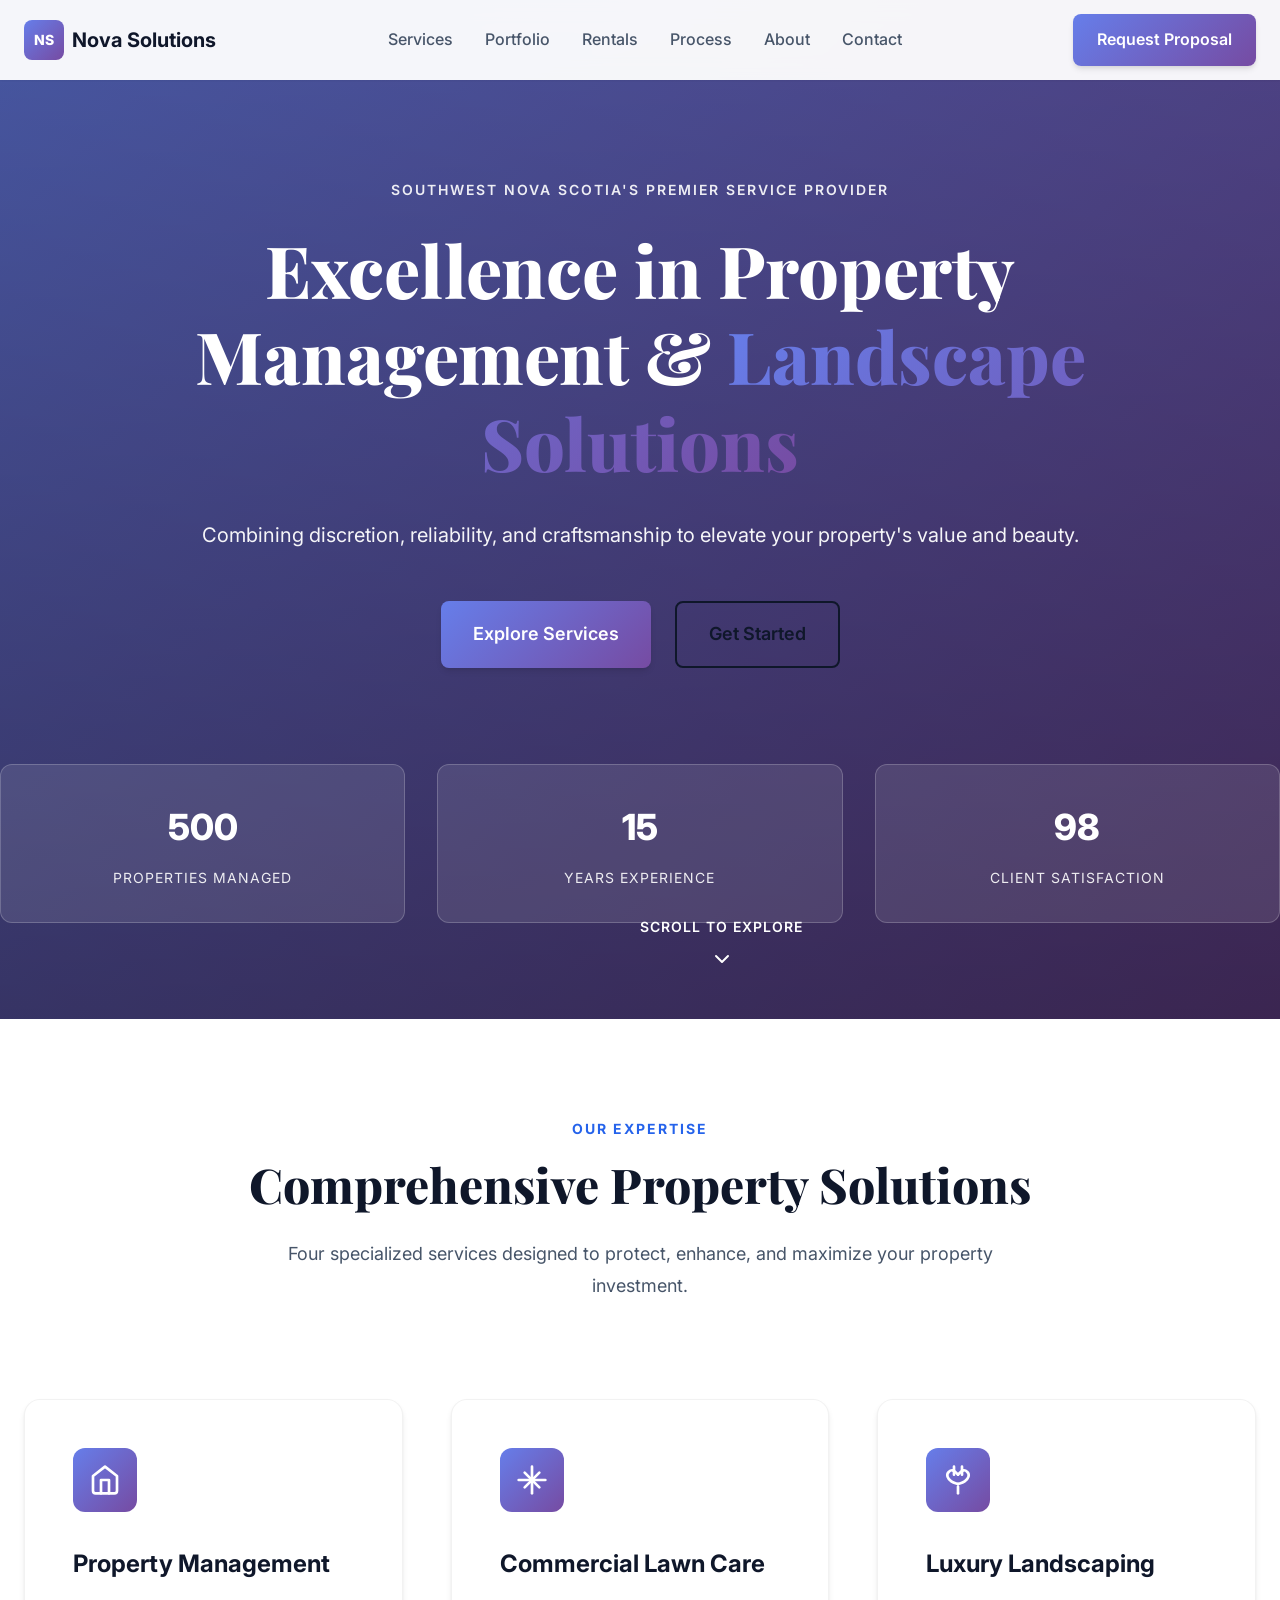
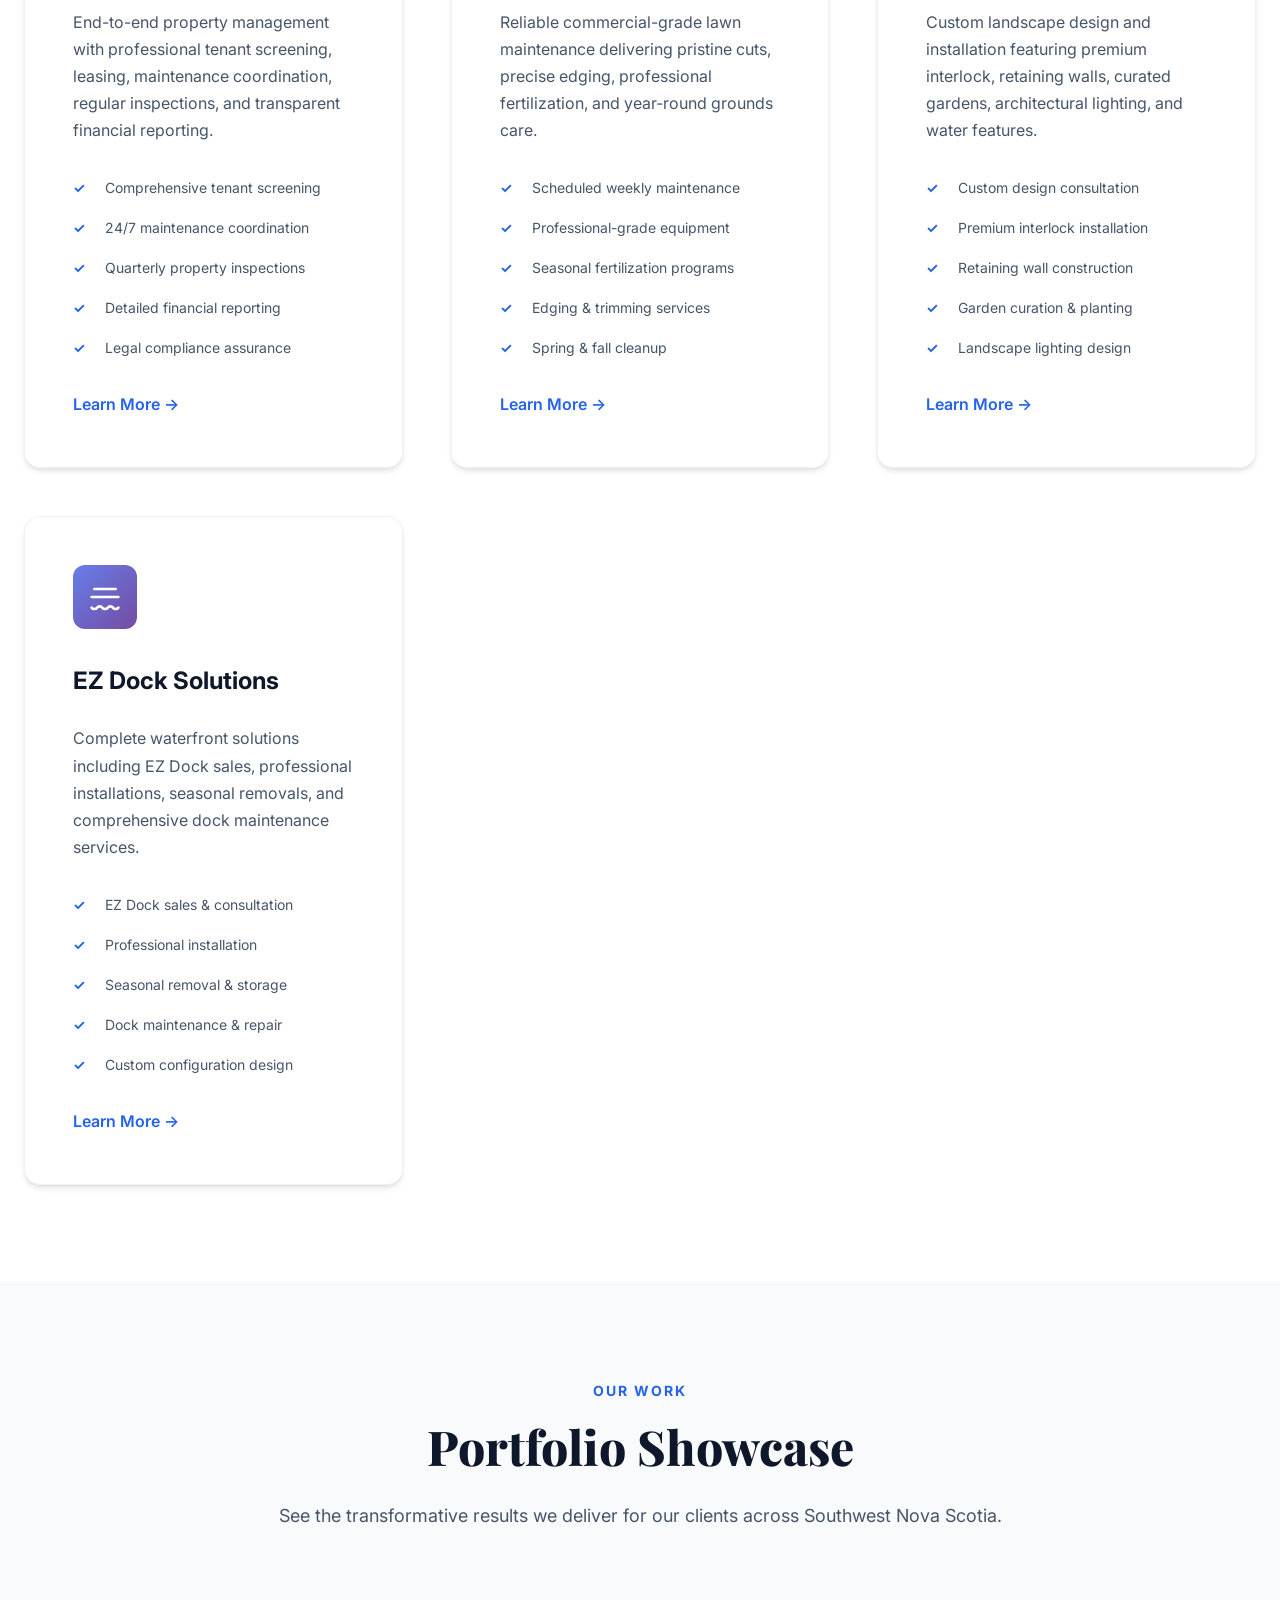
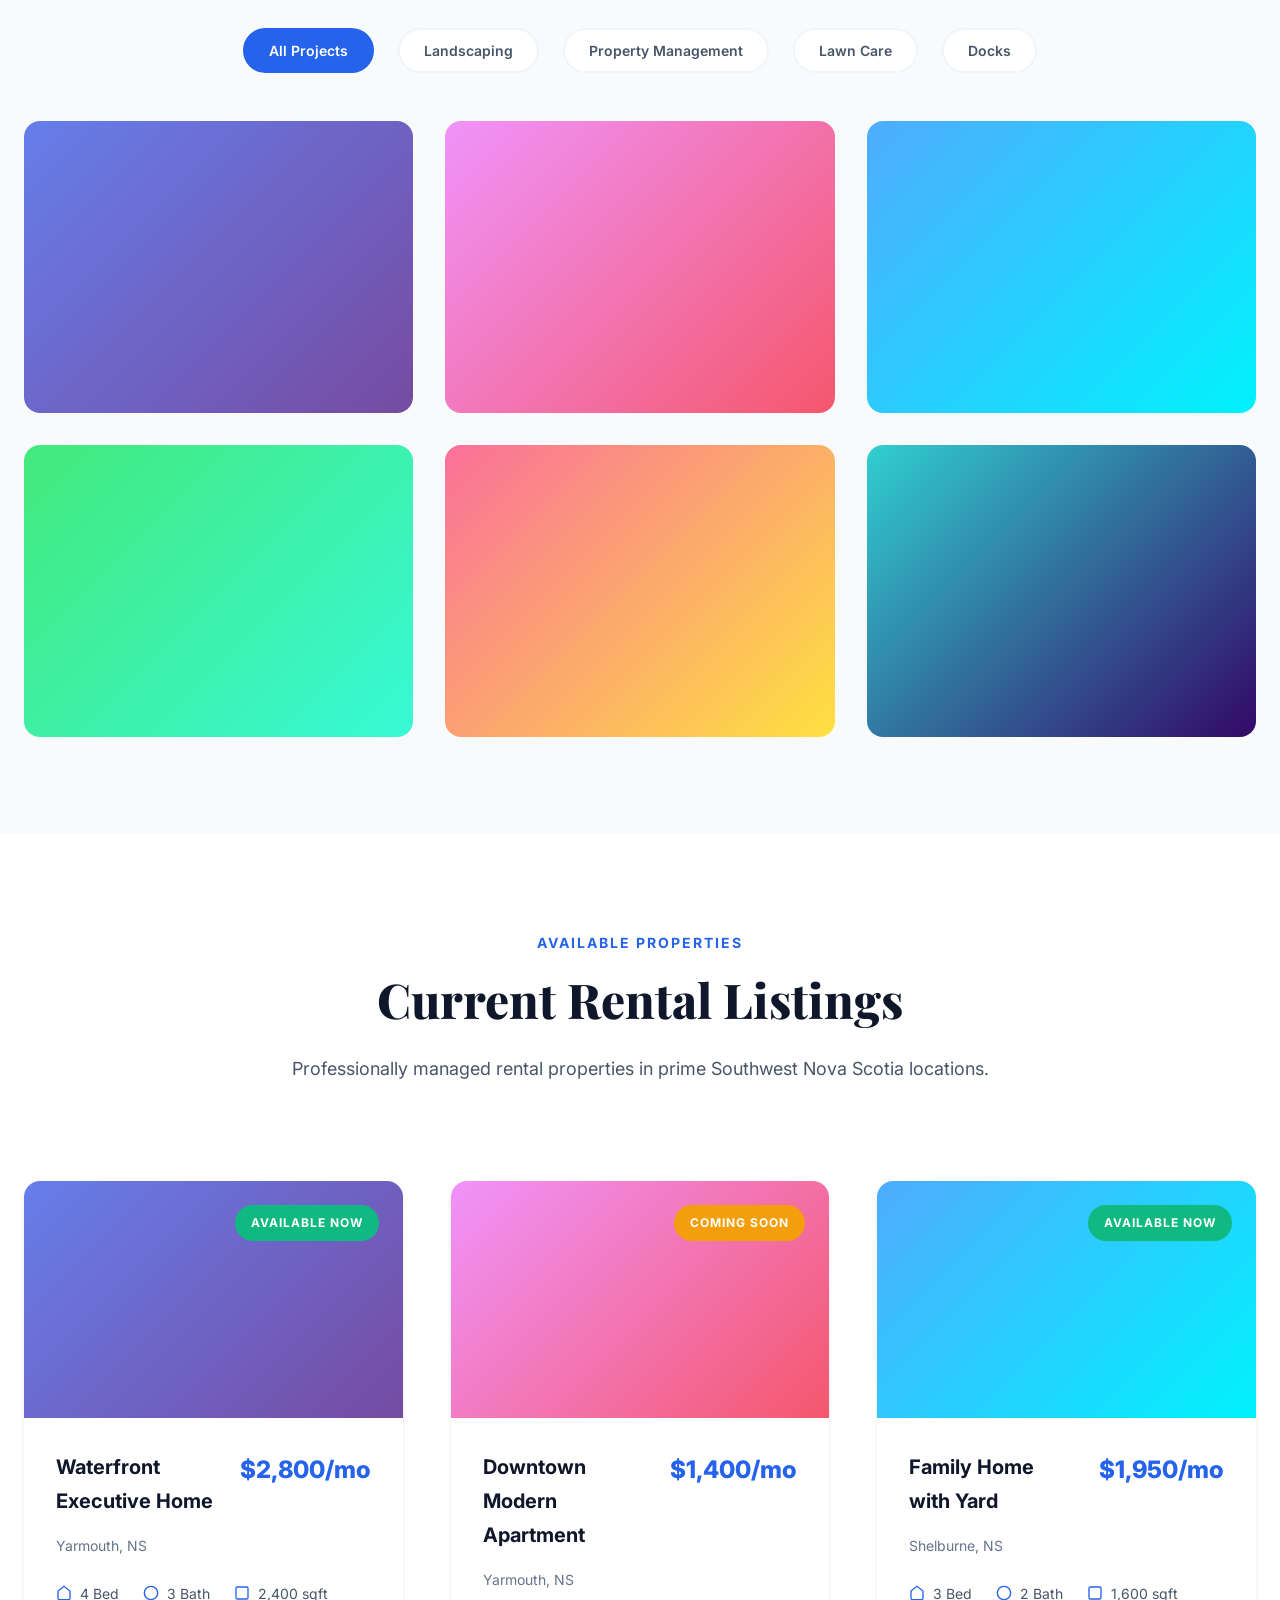
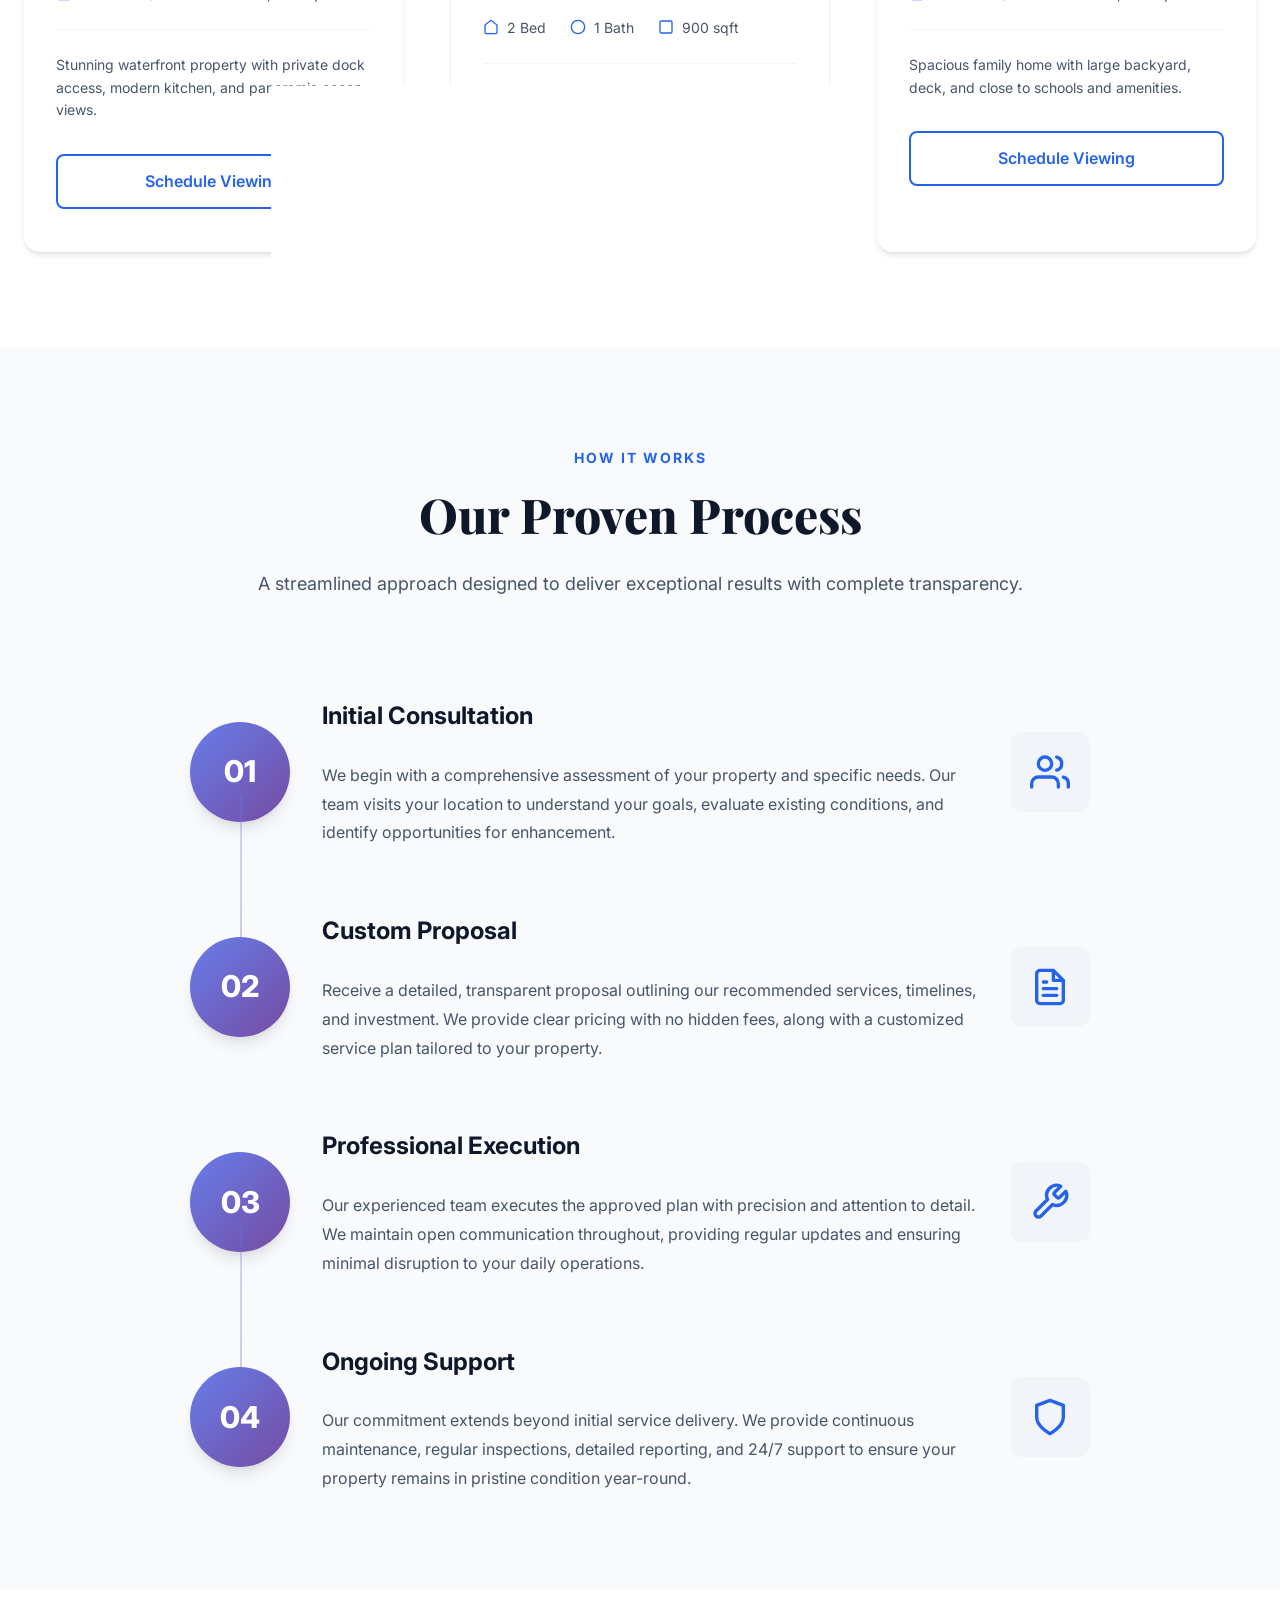
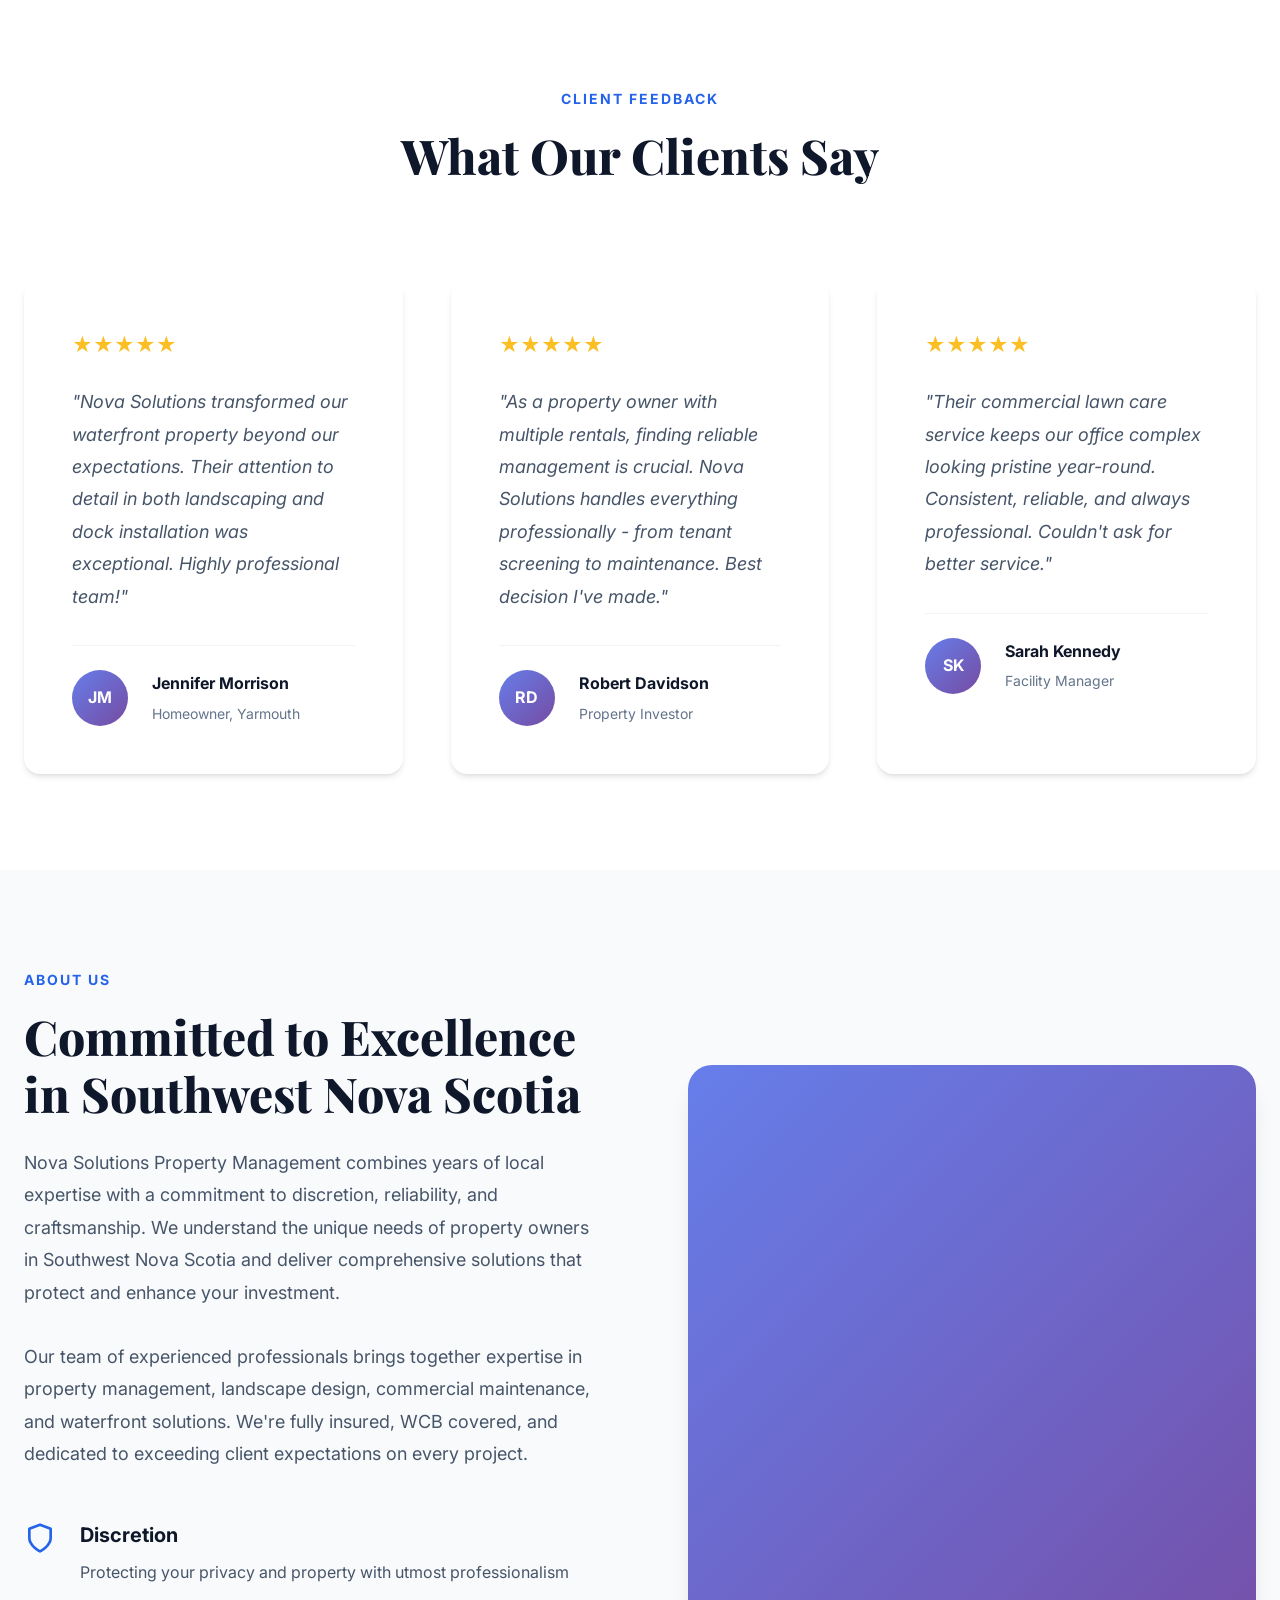
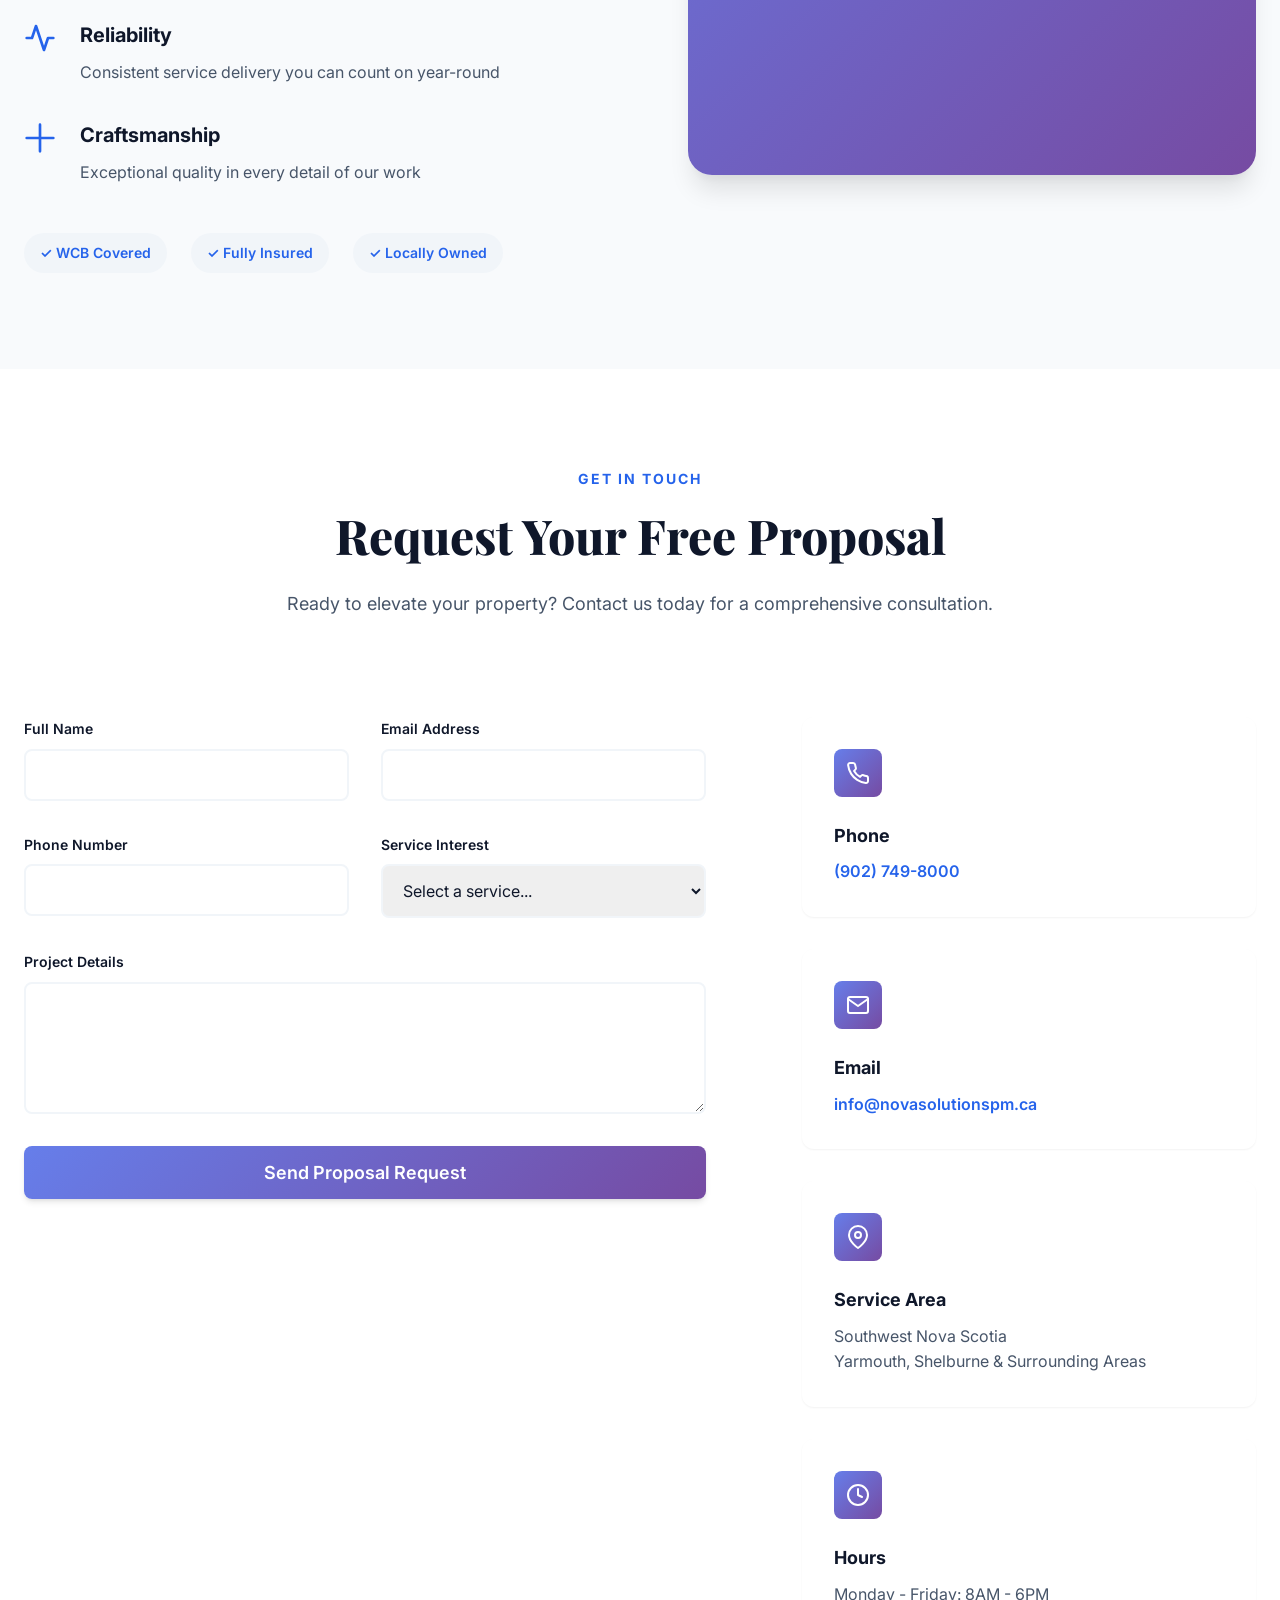
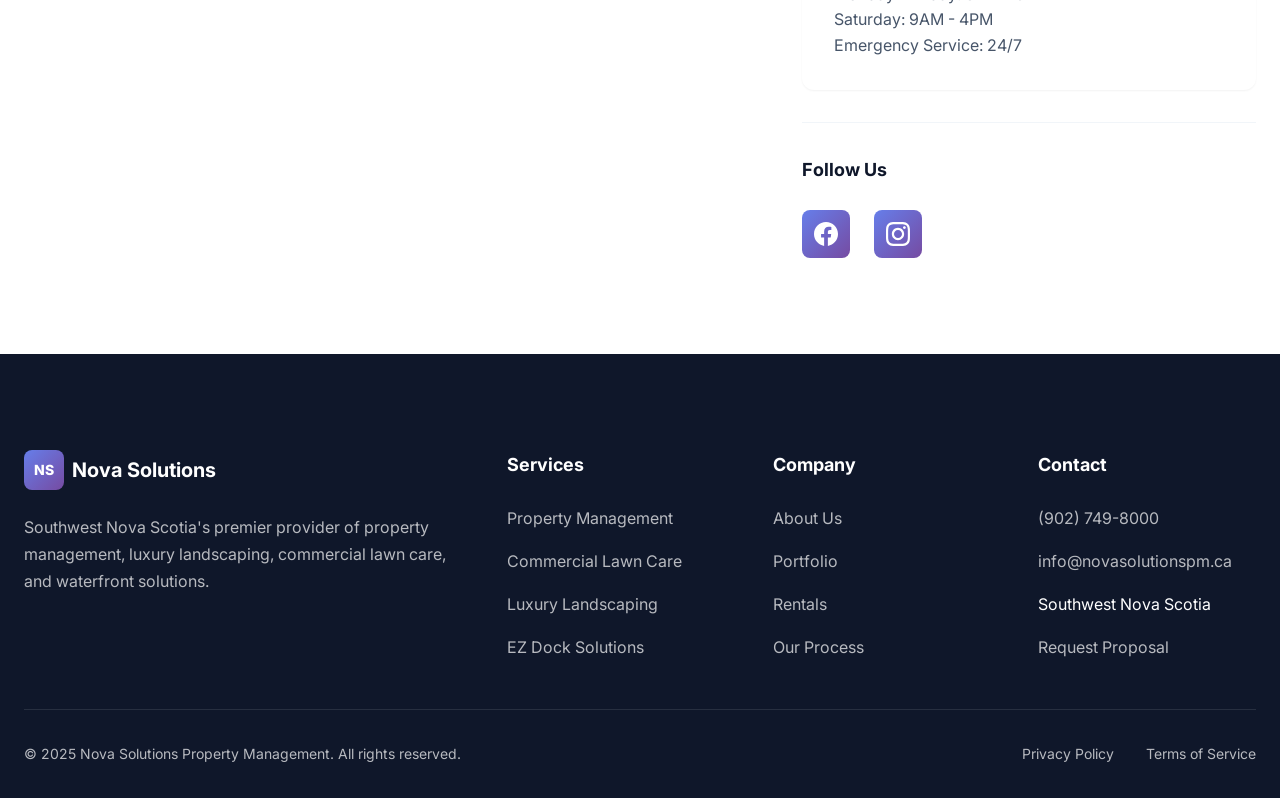
==== index.html @ c8ace900 "Complete professional website rebuild for Nova Solutions Property Management This commit delivers a " ====
<!DOCTYPE html>
<html lang="en">
<head>
    <meta charset="UTF-8">
    <meta name="viewport" content="width=device-width, initial-scale=1.0">
    <meta name="description" content="Nova Solutions Property Management - Premier property management, luxury landscaping, commercial lawn care, and EZ Dock solutions in Southwest Nova Scotia.">
    <meta name="keywords" content="property management, luxury landscaping, commercial lawn care, EZ Dock, Southwest Nova Scotia">
    <meta name="author" content="Nova Solutions Property Management">
    <title>Nova Solutions Property Management | Premier Property & Landscape Services</title>

    <!-- Fonts -->
    <link rel="preconnect" href="https://fonts.googleapis.com">
    <link rel="preconnect" href="https://fonts.gstatic.com" crossorigin>
    <link href="https://fonts.googleapis.com/css2?family=Inter:wght@300;400;500;600;700;800&family=Playfair+Display:wght@600;700;800&display=swap" rel="stylesheet">

    <!-- Styles -->
    <link rel="stylesheet" href="css/styles.css">

    <!-- Favicon -->
    <link rel="icon" type="image/svg+xml" href="favicon.svg">

    <!-- PWA Manifest -->
    <link rel="manifest" href="manifest.json">
    <meta name="theme-color" content="#667eea">
</head>
<body>
    <!-- Header -->
    <header class="header" id="header">
        <nav class="nav container">
            <a href="#" class="nav__logo">
                <span class="logo__icon">NS</span>
                <span class="logo__text">Nova Solutions</span>
            </a>

            <div class="nav__menu" id="nav-menu">
                <ul class="nav__list">
                    <li class="nav__item">
                        <a href="#services" class="nav__link">Services</a>
                    </li>
                    <li class="nav__item">
                        <a href="#portfolio" class="nav__link">Portfolio</a>
                    </li>
                    <li class="nav__item">
                        <a href="#rentals" class="nav__link">Rentals</a>
                    </li>
                    <li class="nav__item">
                        <a href="#process" class="nav__link">Process</a>
                    </li>
                    <li class="nav__item">
                        <a href="#about" class="nav__link">About</a>
                    </li>
                    <li class="nav__item">
                        <a href="#contact" class="nav__link">Contact</a>
                    </li>
                </ul>
                <div class="nav__close" id="nav-close">
                    <svg xmlns="http://www.w3.org/2000/svg" viewBox="0 0 24 24" fill="none" stroke="currentColor" stroke-width="2" stroke-linecap="round" stroke-linejoin="round">
                        <line x1="18" y1="6" x2="6" y2="18"></line>
                        <line x1="6" y1="6" x2="18" y2="18"></line>
                    </svg>
                </div>
            </div>

            <div class="nav__actions">
                <a href="#contact" class="btn btn--primary">Request Proposal</a>
                <div class="nav__toggle" id="nav-toggle">
                    <svg xmlns="http://www.w3.org/2000/svg" viewBox="0 0 24 24" fill="none" stroke="currentColor" stroke-width="2" stroke-linecap="round" stroke-linejoin="round">
                        <line x1="3" y1="12" x2="21" y2="12"></line>
                        <line x1="3" y1="6" x2="21" y2="6"></line>
                        <line x1="3" y1="18" x2="21" y2="18"></line>
                    </svg>
                </div>
            </div>
        </nav>
    </header>

    <!-- Hero Section -->
    <section class="hero" id="hero">
        <div class="hero__background">
            <div class="hero__overlay"></div>
        </div>
        <div class="hero__content container">
            <div class="hero__text">
                <span class="hero__subtitle" data-animate>Southwest Nova Scotia's Premier Service Provider</span>
                <h1 class="hero__title" data-animate>
                    Excellence in Property Management & <span class="gradient-text">Landscape Solutions</span>
                </h1>
                <p class="hero__description" data-animate>
                    Combining discretion, reliability, and craftsmanship to elevate your property's value and beauty.
                </p>
                <div class="hero__buttons" data-animate>
                    <a href="#services" class="btn btn--primary btn--large">Explore Services</a>
                    <a href="#contact" class="btn btn--secondary btn--large">Get Started</a>
                </div>
            </div>
            <div class="hero__stats" data-animate>
                <div class="stat">
                    <span class="stat__number">500+</span>
                    <span class="stat__label">Properties Managed</span>
                </div>
                <div class="stat">
                    <span class="stat__number">15+</span>
                    <span class="stat__label">Years Experience</span>
                </div>
                <div class="stat">
                    <span class="stat__number">98%</span>
                    <span class="stat__label">Client Satisfaction</span>
                </div>
            </div>
        </div>
        <div class="hero__scroll">
            <a href="#services" class="scroll-indicator">
                <span>Scroll to explore</span>
                <svg xmlns="http://www.w3.org/2000/svg" viewBox="0 0 24 24" fill="none" stroke="currentColor" stroke-width="2" stroke-linecap="round" stroke-linejoin="round">
                    <polyline points="6 9 12 15 18 9"></polyline>
                </svg>
            </a>
        </div>
    </section>

    <!-- Services Section -->
    <section class="services section" id="services">
        <div class="container">
            <div class="section__header">
                <span class="section__subtitle">Our Expertise</span>
                <h2 class="section__title">Comprehensive Property Solutions</h2>
                <p class="section__description">
                    Four specialized services designed to protect, enhance, and maximize your property investment.
                </p>
            </div>

            <div class="services__grid">
                <!-- Property Management -->
                <article class="service-card" data-animate>
                    <div class="service-card__icon">
                        <svg xmlns="http://www.w3.org/2000/svg" viewBox="0 0 24 24" fill="none" stroke="currentColor" stroke-width="2" stroke-linecap="round" stroke-linejoin="round">
                            <path d="M3 9l9-7 9 7v11a2 2 0 0 1-2 2H5a2 2 0 0 1-2-2z"></path>
                            <polyline points="9 22 9 12 15 12 15 22"></polyline>
                        </svg>
                    </div>
                    <h3 class="service-card__title">Property Management</h3>
                    <p class="service-card__description">
                        End-to-end property management with professional tenant screening, leasing, maintenance coordination, regular inspections, and transparent financial reporting.
                    </p>
                    <ul class="service-card__features">
                        <li>Comprehensive tenant screening</li>
                        <li>24/7 maintenance coordination</li>
                        <li>Quarterly property inspections</li>
                        <li>Detailed financial reporting</li>
                        <li>Legal compliance assurance</li>
                    </ul>
                    <a href="#contact" class="service-card__link">Learn More →</a>
                </article>

                <!-- Commercial Lawn Care -->
                <article class="service-card" data-animate>
                    <div class="service-card__icon">
                        <svg xmlns="http://www.w3.org/2000/svg" viewBox="0 0 24 24" fill="none" stroke="currentColor" stroke-width="2" stroke-linecap="round" stroke-linejoin="round">
                            <path d="M12 2v20"></path>
                            <path d="M2 12h20"></path>
                            <path d="m6.5 6.5 11 11"></path>
                            <path d="m17.5 6.5-11 11"></path>
                        </svg>
                    </div>
                    <h3 class="service-card__title">Commercial Lawn Care</h3>
                    <p class="service-card__description">
                        Reliable commercial-grade lawn maintenance delivering pristine cuts, precise edging, professional fertilization, and year-round grounds care.
                    </p>
                    <ul class="service-card__features">
                        <li>Scheduled weekly maintenance</li>
                        <li>Professional-grade equipment</li>
                        <li>Seasonal fertilization programs</li>
                        <li>Edging & trimming services</li>
                        <li>Spring & fall cleanup</li>
                    </ul>
                    <a href="#contact" class="service-card__link">Learn More →</a>
                </article>

                <!-- Luxury Landscaping -->
                <article class="service-card" data-animate>
                    <div class="service-card__icon">
                        <svg xmlns="http://www.w3.org/2000/svg" viewBox="0 0 24 24" fill="none" stroke="currentColor" stroke-width="2" stroke-linecap="round" stroke-linejoin="round">
                            <path d="M12 22v-5"></path>
                            <path d="M9 8V2"></path>
                            <path d="M15 8V2"></path>
                            <path d="M12 8c3.5-4 5-4 7-2s1 5-2 7c-2 1.5-4 1.5-5 2"></path>
                            <path d="M12 8C8.5 4 7 4 5 6s-1 5 2 7c2 1.5 4 1.5 5 2"></path>
                        </svg>
                    </div>
                    <h3 class="service-card__title">Luxury Landscaping</h3>
                    <p class="service-card__description">
                        Custom landscape design and installation featuring premium interlock, retaining walls, curated gardens, architectural lighting, and water features.
                    </p>
                    <ul class="service-card__features">
                        <li>Custom design consultation</li>
                        <li>Premium interlock installation</li>
                        <li>Retaining wall construction</li>
                        <li>Garden curation & planting</li>
                        <li>Landscape lighting design</li>
                    </ul>
                    <a href="#contact" class="service-card__link">Learn More →</a>
                </article>

                <!-- EZ Dock Solutions -->
                <article class="service-card" data-animate>
                    <div class="service-card__icon">
                        <svg xmlns="http://www.w3.org/2000/svg" viewBox="0 0 24 24" fill="none" stroke="currentColor" stroke-width="2" stroke-linecap="round" stroke-linejoin="round">
                            <path d="M2 20a2.4 2.4 0 0 0 2 1 2.4 2.4 0 0 0 2-1 2.4 2.4 0 0 1 2-1 2.4 2.4 0 0 1 2 1 2.4 2.4 0 0 0 2 1 2.4 2.4 0 0 0 2-1 2.4 2.4 0 0 1 2-1 2.4 2.4 0 0 1 2 1 2.4 2.4 0 0 0 2 1 2.4 2.4 0 0 0 2-1"></path>
                            <path d="M2 12h20"></path>
                            <path d="M4 6h16"></path>
                        </svg>
                    </div>
                    <h3 class="service-card__title">EZ Dock Solutions</h3>
                    <p class="service-card__description">
                        Complete waterfront solutions including EZ Dock sales, professional installations, seasonal removals, and comprehensive dock maintenance services.
                    </p>
                    <ul class="service-card__features">
                        <li>EZ Dock sales & consultation</li>
                        <li>Professional installation</li>
                        <li>Seasonal removal & storage</li>
                        <li>Dock maintenance & repair</li>
                        <li>Custom configuration design</li>
                    </ul>
                    <a href="#contact" class="service-card__link">Learn More →</a>
                </article>
            </div>
        </div>
    </section>

    <!-- Portfolio Section -->
    <section class="portfolio section" id="portfolio">
        <div class="container">
            <div class="section__header">
                <span class="section__subtitle">Our Work</span>
                <h2 class="section__title">Portfolio Showcase</h2>
                <p class="section__description">
                    See the transformative results we deliver for our clients across Southwest Nova Scotia.
                </p>
            </div>

            <div class="portfolio__filters">
                <button class="filter-btn active" data-filter="all">All Projects</button>
                <button class="filter-btn" data-filter="landscaping">Landscaping</button>
                <button class="filter-btn" data-filter="property">Property Management</button>
                <button class="filter-btn" data-filter="lawn">Lawn Care</button>
                <button class="filter-btn" data-filter="dock">Docks</button>
            </div>

            <div class="portfolio__grid">
                <!-- Portfolio Item 1 -->
                <article class="portfolio-item" data-category="landscaping" data-animate>
                    <div class="portfolio-item__image">
                        <div class="placeholder-image" style="background: linear-gradient(135deg, #667eea 0%, #764ba2 100%);"></div>
                        <div class="portfolio-item__overlay">
                            <div class="portfolio-item__info">
                                <h3>Luxury Waterfront Transformation</h3>
                                <p>Complete landscape redesign with premium interlock and lighting</p>
                                <span class="portfolio-item__tag">Landscaping</span>
                            </div>
                        </div>
                    </div>
                </article>

                <!-- Portfolio Item 2 -->
                <article class="portfolio-item" data-category="property" data-animate>
                    <div class="portfolio-item__image">
                        <div class="placeholder-image" style="background: linear-gradient(135deg, #f093fb 0%, #f5576c 100%);"></div>
                        <div class="portfolio-item__overlay">
                            <div class="portfolio-item__info">
                                <h3>Multi-Unit Property Management</h3>
                                <p>12-unit residential complex with full-service management</p>
                                <span class="portfolio-item__tag">Property Management</span>
                            </div>
                        </div>
                    </div>
                </article>

                <!-- Portfolio Item 3 -->
                <article class="portfolio-item" data-category="dock" data-animate>
                    <div class="portfolio-item__image">
                        <div class="placeholder-image" style="background: linear-gradient(135deg, #4facfe 0%, #00f2fe 100%);"></div>
                        <div class="portfolio-item__overlay">
                            <div class="portfolio-item__info">
                                <h3>Custom EZ Dock Installation</h3>
                                <p>Premium waterfront dock system with kayak launches</p>
                                <span class="portfolio-item__tag">Docks</span>
                            </div>
                        </div>
                    </div>
                </article>

                <!-- Portfolio Item 4 -->
                <article class="portfolio-item" data-category="landscaping" data-animate>
                    <div class="portfolio-item__image">
                        <div class="placeholder-image" style="background: linear-gradient(135deg, #43e97b 0%, #38f9d7 100%);"></div>
                        <div class="portfolio-item__overlay">
                            <div class="portfolio-item__info">
                                <h3>Retaining Wall & Garden Design</h3>
                                <p>Tiered garden with custom stone retaining walls</p>
                                <span class="portfolio-item__tag">Landscaping</span>
                            </div>
                        </div>
                    </div>
                </article>

                <!-- Portfolio Item 5 -->
                <article class="portfolio-item" data-category="lawn" data-animate>
                    <div class="portfolio-item__image">
                        <div class="placeholder-image" style="background: linear-gradient(135deg, #fa709a 0%, #fee140 100%);"></div>
                        <div class="portfolio-item__overlay">
                            <div class="portfolio-item__info">
                                <h3>Commercial Property Maintenance</h3>
                                <p>Year-round lawn care for office complex</p>
                                <span class="portfolio-item__tag">Lawn Care</span>
                            </div>
                        </div>
                    </div>
                </article>

                <!-- Portfolio Item 6 -->
                <article class="portfolio-item" data-category="landscaping" data-animate>
                    <div class="portfolio-item__image">
                        <div class="placeholder-image" style="background: linear-gradient(135deg, #30cfd0 0%, #330867 100%);"></div>
                        <div class="portfolio-item__overlay">
                            <div class="portfolio-item__info">
                                <h3>Landscape Lighting Installation</h3>
                                <p>Architectural lighting for enhanced evening ambiance</p>
                                <span class="portfolio-item__tag">Landscaping</span>
                            </div>
                        </div>
                    </div>
                </article>
            </div>
        </div>
    </section>

    <!-- Rentals Section -->
    <section class="rentals section" id="rentals">
        <div class="container">
            <div class="section__header">
                <span class="section__subtitle">Available Properties</span>
                <h2 class="section__title">Current Rental Listings</h2>
                <p class="section__description">
                    Professionally managed rental properties in prime Southwest Nova Scotia locations.
                </p>
            </div>

            <div class="rentals__grid">
                <!-- Rental Property 1 -->
                <article class="rental-card" data-animate>
                    <div class="rental-card__image">
                        <div class="placeholder-image" style="background: linear-gradient(135deg, #667eea 0%, #764ba2 100%);"></div>
                        <div class="rental-card__badge">Available Now</div>
                    </div>
                    <div class="rental-card__content">
                        <div class="rental-card__header">
                            <h3 class="rental-card__title">Waterfront Executive Home</h3>
                            <span class="rental-card__price">$2,800/mo</span>
                        </div>
                        <p class="rental-card__location">Yarmouth, NS</p>
                        <div class="rental-card__features">
                            <span><svg xmlns="http://www.w3.org/2000/svg" viewBox="0 0 24 24" fill="none" stroke="currentColor" stroke-width="2"><path d="M3 9l9-7 9 7v11a2 2 0 0 1-2 2H5a2 2 0 0 1-2-2z"></path></svg> 4 Bed</span>
                            <span><svg xmlns="http://www.w3.org/2000/svg" viewBox="0 0 24 24" fill="none" stroke="currentColor" stroke-width="2"><circle cx="12" cy="12" r="10"></circle></svg> 3 Bath</span>
                            <span><svg xmlns="http://www.w3.org/2000/svg" viewBox="0 0 24 24" fill="none" stroke="currentColor" stroke-width="2"><rect x="3" y="3" width="18" height="18" rx="2"></rect></svg> 2,400 sqft</span>
                        </div>
                        <p class="rental-card__description">
                            Stunning waterfront property with private dock access, modern kitchen, and panoramic ocean views.
                        </p>
                        <a href="#contact" class="btn btn--outline">Schedule Viewing</a>
                    </div>
                </article>

                <!-- Rental Property 2 -->
                <article class="rental-card" data-animate>
                    <div class="rental-card__image">
                        <div class="placeholder-image" style="background: linear-gradient(135deg, #f093fb 0%, #f5576c 100%);"></div>
                        <div class="rental-card__badge rental-card__badge--coming">Coming Soon</div>
                    </div>
                    <div class="rental-card__content">
                        <div class="rental-card__header">
                            <h3 class="rental-card__title">Downtown Modern Apartment</h3>
                            <span class="rental-card__price">$1,400/mo</span>
                        </div>
                        <p class="rental-card__location">Yarmouth, NS</p>
                        <div class="rental-card__features">
                            <span><svg xmlns="http://www.w3.org/2000/svg" viewBox="0 0 24 24" fill="none" stroke="currentColor" stroke-width="2"><path d="M3 9l9-7 9 7v11a2 2 0 0 1-2 2H5a2 2 0 0 1-2-2z"></path></svg> 2 Bed</span>
                            <span><svg xmlns="http://www.w3.org/2000/svg" viewBox="0 0 24 24" fill="none" stroke="currentColor" stroke-width="2"><circle cx="12" cy="12" r="10"></circle></svg> 1 Bath</span>
                            <span><svg xmlns="http://www.w3.org/2000/svg" viewBox="0 0 24 24" fill="none" stroke="currentColor" stroke-width="2"><rect x="3" y="3" width="18" height="18" rx="2"></rect></svg> 900 sqft</span>
                        </div>
                        <p class="rental-card__description">
                            Updated apartment in the heart of downtown with modern finishes and included parking.
                        </p>
                        <a href="#contact" class="btn btn--outline">Get Notified</a>
                    </div>
                </article>

                <!-- Rental Property 3 -->
                <article class="rental-card" data-animate>
                    <div class="rental-card__image">
                        <div class="placeholder-image" style="background: linear-gradient(135deg, #4facfe 0%, #00f2fe 100%);"></div>
                        <div class="rental-card__badge">Available Now</div>
                    </div>
                    <div class="rental-card__content">
                        <div class="rental-card__header">
                            <h3 class="rental-card__title">Family Home with Yard</h3>
                            <span class="rental-card__price">$1,950/mo</span>
                        </div>
                        <p class="rental-card__location">Shelburne, NS</p>
                        <div class="rental-card__features">
                            <span><svg xmlns="http://www.w3.org/2000/svg" viewBox="0 0 24 24" fill="none" stroke="currentColor" stroke-width="2"><path d="M3 9l9-7 9 7v11a2 2 0 0 1-2 2H5a2 2 0 0 1-2-2z"></path></svg> 3 Bed</span>
                            <span><svg xmlns="http://www.w3.org/2000/svg" viewBox="0 0 24 24" fill="none" stroke="currentColor" stroke-width="2"><circle cx="12" cy="12" r="10"></circle></svg> 2 Bath</span>
                            <span><svg xmlns="http://www.w3.org/2000/svg" viewBox="0 0 24 24" fill="none" stroke="currentColor" stroke-width="2"><rect x="3" y="3" width="18" height="18" rx="2"></rect></svg> 1,600 sqft</span>
                        </div>
                        <p class="rental-card__description">
                            Spacious family home with large backyard, deck, and close to schools and amenities.
                        </p>
                        <a href="#contact" class="btn btn--outline">Schedule Viewing</a>
                    </div>
                </article>
            </div>
        </div>
    </section>

    <!-- Process Section -->
    <section class="process section" id="process">
        <div class="container">
            <div class="section__header">
                <span class="section__subtitle">How It Works</span>
                <h2 class="section__title">Our Proven Process</h2>
                <p class="section__description">
                    A streamlined approach designed to deliver exceptional results with complete transparency.
                </p>
            </div>

            <div class="process__timeline">
                <article class="process-step" data-animate>
                    <div class="process-step__number">01</div>
                    <div class="process-step__content">
                        <h3 class="process-step__title">Initial Consultation</h3>
                        <p class="process-step__description">
                            We begin with a comprehensive assessment of your property and specific needs. Our team visits your location to understand your goals, evaluate existing conditions, and identify opportunities for enhancement.
                        </p>
                    </div>
                    <div class="process-step__icon">
                        <svg xmlns="http://www.w3.org/2000/svg" viewBox="0 0 24 24" fill="none" stroke="currentColor" stroke-width="2" stroke-linecap="round" stroke-linejoin="round">
                            <path d="M17 21v-2a4 4 0 0 0-4-4H5a4 4 0 0 0-4 4v2"></path>
                            <circle cx="9" cy="7" r="4"></circle>
                            <path d="M23 21v-2a4 4 0 0 0-3-3.87"></path>
                            <path d="M16 3.13a4 4 0 0 1 0 7.75"></path>
                        </svg>
                    </div>
                </article>

                <article class="process-step" data-animate>
                    <div class="process-step__number">02</div>
                    <div class="process-step__content">
                        <h3 class="process-step__title">Custom Proposal</h3>
                        <p class="process-step__description">
                            Receive a detailed, transparent proposal outlining our recommended services, timelines, and investment. We provide clear pricing with no hidden fees, along with a customized service plan tailored to your property.
                        </p>
                    </div>
                    <div class="process-step__icon">
                        <svg xmlns="http://www.w3.org/2000/svg" viewBox="0 0 24 24" fill="none" stroke="currentColor" stroke-width="2" stroke-linecap="round" stroke-linejoin="round">
                            <path d="M14 2H6a2 2 0 0 0-2 2v16a2 2 0 0 0 2 2h12a2 2 0 0 0 2-2V8z"></path>
                            <polyline points="14 2 14 8 20 8"></polyline>
                            <line x1="16" y1="13" x2="8" y2="13"></line>
                            <line x1="16" y1="17" x2="8" y2="17"></line>
                            <polyline points="10 9 9 9 8 9"></polyline>
                        </svg>
                    </div>
                </article>

                <article class="process-step" data-animate>
                    <div class="process-step__number">03</div>
                    <div class="process-step__content">
                        <h3 class="process-step__title">Professional Execution</h3>
                        <p class="process-step__description">
                            Our experienced team executes the approved plan with precision and attention to detail. We maintain open communication throughout, providing regular updates and ensuring minimal disruption to your daily operations.
                        </p>
                    </div>
                    <div class="process-step__icon">
                        <svg xmlns="http://www.w3.org/2000/svg" viewBox="0 0 24 24" fill="none" stroke="currentColor" stroke-width="2" stroke-linecap="round" stroke-linejoin="round">
                            <path d="M14.7 6.3a1 1 0 0 0 0 1.4l1.6 1.6a1 1 0 0 0 1.4 0l3.77-3.77a6 6 0 0 1-7.94 7.94l-6.91 6.91a2.12 2.12 0 0 1-3-3l6.91-6.91a6 6 0 0 1 7.94-7.94l-3.76 3.76z"></path>
                        </svg>
                    </div>
                </article>

                <article class="process-step" data-animate>
                    <div class="process-step__number">04</div>
                    <div class="process-step__content">
                        <h3 class="process-step__title">Ongoing Support</h3>
                        <p class="process-step__description">
                            Our commitment extends beyond initial service delivery. We provide continuous maintenance, regular inspections, detailed reporting, and 24/7 support to ensure your property remains in pristine condition year-round.
                        </p>
                    </div>
                    <div class="process-step__icon">
                        <svg xmlns="http://www.w3.org/2000/svg" viewBox="0 0 24 24" fill="none" stroke="currentColor" stroke-width="2" stroke-linecap="round" stroke-linejoin="round">
                            <path d="M12 22s8-4 8-10V5l-8-3-8 3v7c0 6 8 10 8 10z"></path>
                        </svg>
                    </div>
                </article>
            </div>
        </div>
    </section>

    <!-- Testimonials Section -->
    <section class="testimonials section">
        <div class="container">
            <div class="section__header">
                <span class="section__subtitle">Client Feedback</span>
                <h2 class="section__title">What Our Clients Say</h2>
            </div>

            <div class="testimonials__grid">
                <article class="testimonial-card" data-animate>
                    <div class="testimonial-card__stars">★★★★★</div>
                    <p class="testimonial-card__text">
                        "Nova Solutions transformed our waterfront property beyond our expectations. Their attention to detail in both landscaping and dock installation was exceptional. Highly professional team!"
                    </p>
                    <div class="testimonial-card__author">
                        <div class="testimonial-card__avatar">JM</div>
                        <div>
                            <h4 class="testimonial-card__name">Jennifer Morrison</h4>
                            <p class="testimonial-card__title">Homeowner, Yarmouth</p>
                        </div>
                    </div>
                </article>

                <article class="testimonial-card" data-animate>
                    <div class="testimonial-card__stars">★★★★★</div>
                    <p class="testimonial-card__text">
                        "As a property owner with multiple rentals, finding reliable management is crucial. Nova Solutions handles everything professionally - from tenant screening to maintenance. Best decision I've made."
                    </p>
                    <div class="testimonial-card__author">
                        <div class="testimonial-card__avatar">RD</div>
                        <div>
                            <h4 class="testimonial-card__name">Robert Davidson</h4>
                            <p class="testimonial-card__title">Property Investor</p>
                        </div>
                    </div>
                </article>

                <article class="testimonial-card" data-animate>
                    <div class="testimonial-card__stars">★★★★★</div>
                    <p class="testimonial-card__text">
                        "Their commercial lawn care service keeps our office complex looking pristine year-round. Consistent, reliable, and always professional. Couldn't ask for better service."
                    </p>
                    <div class="testimonial-card__author">
                        <div class="testimonial-card__avatar">SK</div>
                        <div>
                            <h4 class="testimonial-card__name">Sarah Kennedy</h4>
                            <p class="testimonial-card__title">Facility Manager</p>
                        </div>
                    </div>
                </article>
            </div>
        </div>
    </section>

    <!-- About Section -->
    <section class="about section" id="about">
        <div class="container">
            <div class="about__content">
                <div class="about__text" data-animate>
                    <span class="section__subtitle">About Us</span>
                    <h2 class="section__title">Committed to Excellence in Southwest Nova Scotia</h2>
                    <p class="about__description">
                        Nova Solutions Property Management combines years of local expertise with a commitment to discretion, reliability, and craftsmanship. We understand the unique needs of property owners in Southwest Nova Scotia and deliver comprehensive solutions that protect and enhance your investment.
                    </p>
                    <p class="about__description">
                        Our team of experienced professionals brings together expertise in property management, landscape design, commercial maintenance, and waterfront solutions. We're fully insured, WCB covered, and dedicated to exceeding client expectations on every project.
                    </p>
                    <div class="about__values">
                        <div class="value-item">
                            <svg xmlns="http://www.w3.org/2000/svg" viewBox="0 0 24 24" fill="none" stroke="currentColor" stroke-width="2" stroke-linecap="round" stroke-linejoin="round">
                                <path d="M12 22s8-4 8-10V5l-8-3-8 3v7c0 6 8 10 8 10z"></path>
                            </svg>
                            <div>
                                <h3>Discretion</h3>
                                <p>Protecting your privacy and property with utmost professionalism</p>
                            </div>
                        </div>
                        <div class="value-item">
                            <svg xmlns="http://www.w3.org/2000/svg" viewBox="0 0 24 24" fill="none" stroke="currentColor" stroke-width="2" stroke-linecap="round" stroke-linejoin="round">
                                <polyline points="22 12 18 12 15 21 9 3 6 12 2 12"></polyline>
                            </svg>
                            <div>
                                <h3>Reliability</h3>
                                <p>Consistent service delivery you can count on year-round</p>
                            </div>
                        </div>
                        <div class="value-item">
                            <svg xmlns="http://www.w3.org/2000/svg" viewBox="0 0 24 24" fill="none" stroke="currentColor" stroke-width="2" stroke-linecap="round" stroke-linejoin="round">
                                <path d="M12 2v20M2 12h20"></path>
                            </svg>
                            <div>
                                <h3>Craftsmanship</h3>
                                <p>Exceptional quality in every detail of our work</p>
                            </div>
                        </div>
                    </div>
                    <div class="about__certifications">
                        <span class="certification-badge">✓ WCB Covered</span>
                        <span class="certification-badge">✓ Fully Insured</span>
                        <span class="certification-badge">✓ Locally Owned</span>
                    </div>
                </div>
                <div class="about__image" data-animate>
                    <div class="placeholder-image" style="background: linear-gradient(135deg, #667eea 0%, #764ba2 100%);"></div>
                </div>
            </div>
        </div>
    </section>

    <!-- Contact Section -->
    <section class="contact section" id="contact">
        <div class="container">
            <div class="section__header">
                <span class="section__subtitle">Get In Touch</span>
                <h2 class="section__title">Request Your Free Proposal</h2>
                <p class="section__description">
                    Ready to elevate your property? Contact us today for a comprehensive consultation.
                </p>
            </div>

            <div class="contact__content">
                <div class="contact__form-wrapper" data-animate>
                    <form class="contact__form" id="contact-form">
                        <div class="form__group">
                            <label for="name" class="form__label">Full Name</label>
                            <input type="text" id="name" name="name" class="form__input" required>
                        </div>

                        <div class="form__group">
                            <label for="email" class="form__label">Email Address</label>
                            <input type="email" id="email" name="email" class="form__input" required>
                        </div>

                        <div class="form__group">
                            <label for="phone" class="form__label">Phone Number</label>
                            <input type="tel" id="phone" name="phone" class="form__input">
                        </div>

                        <div class="form__group">
                            <label for="service" class="form__label">Service Interest</label>
                            <select id="service" name="service" class="form__input" required>
                                <option value="">Select a service...</option>
                                <option value="property-management">Property Management</option>
                                <option value="lawn-care">Commercial Lawn Care</option>
                                <option value="landscaping">Luxury Landscaping</option>
                                <option value="ez-dock">EZ Dock Solutions</option>
                                <option value="multiple">Multiple Services</option>
                            </select>
                        </div>

                        <div class="form__group form__group--full">
                            <label for="message" class="form__label">Project Details</label>
                            <textarea id="message" name="message" class="form__input form__textarea" rows="5" required></textarea>
                        </div>

                        <button type="submit" class="btn btn--primary btn--large">Send Proposal Request</button>
                    </form>
                </div>

                <div class="contact__info" data-animate>
                    <div class="contact-info-card">
                        <div class="contact-info-card__icon">
                            <svg xmlns="http://www.w3.org/2000/svg" viewBox="0 0 24 24" fill="none" stroke="currentColor" stroke-width="2" stroke-linecap="round" stroke-linejoin="round">
                                <path d="M22 16.92v3a2 2 0 0 1-2.18 2 19.79 19.79 0 0 1-8.63-3.07 19.5 19.5 0 0 1-6-6 19.79 19.79 0 0 1-3.07-8.67A2 2 0 0 1 4.11 2h3a2 2 0 0 1 2 1.72 12.84 12.84 0 0 0 .7 2.81 2 2 0 0 1-.45 2.11L8.09 9.91a16 16 0 0 0 6 6l1.27-1.27a2 2 0 0 1 2.11-.45 12.84 12.84 0 0 0 2.81.7A2 2 0 0 1 22 16.92z"></path>
                            </svg>
                        </div>
                        <h3>Phone</h3>
                        <p><a href="tel:+19027498000">(902) 749-8000</a></p>
                    </div>

                    <div class="contact-info-card">
                        <div class="contact-info-card__icon">
                            <svg xmlns="http://www.w3.org/2000/svg" viewBox="0 0 24 24" fill="none" stroke="currentColor" stroke-width="2" stroke-linecap="round" stroke-linejoin="round">
                                <path d="M4 4h16c1.1 0 2 .9 2 2v12c0 1.1-.9 2-2 2H4c-1.1 0-2-.9-2-2V6c0-1.1.9-2 2-2z"></path>
                                <polyline points="22,6 12,13 2,6"></polyline>
                            </svg>
                        </div>
                        <h3>Email</h3>
                        <p><a href="mailto:info@novasolutionspm.ca">info@novasolutionspm.ca</a></p>
                    </div>

                    <div class="contact-info-card">
                        <div class="contact-info-card__icon">
                            <svg xmlns="http://www.w3.org/2000/svg" viewBox="0 0 24 24" fill="none" stroke="currentColor" stroke-width="2" stroke-linecap="round" stroke-linejoin="round">
                                <path d="M21 10c0 7-9 13-9 13s-9-6-9-13a9 9 0 0 1 18 0z"></path>
                                <circle cx="12" cy="10" r="3"></circle>
                            </svg>
                        </div>
                        <h3>Service Area</h3>
                        <p>Southwest Nova Scotia<br>Yarmouth, Shelburne & Surrounding Areas</p>
                    </div>

                    <div class="contact-info-card">
                        <div class="contact-info-card__icon">
                            <svg xmlns="http://www.w3.org/2000/svg" viewBox="0 0 24 24" fill="none" stroke="currentColor" stroke-width="2" stroke-linecap="round" stroke-linejoin="round">
                                <circle cx="12" cy="12" r="10"></circle>
                                <polyline points="12 6 12 12 16 14"></polyline>
                            </svg>
                        </div>
                        <h3>Hours</h3>
                        <p>Monday - Friday: 8AM - 6PM<br>Saturday: 9AM - 4PM<br>Emergency Service: 24/7</p>
                    </div>

                    <div class="contact__social">
                        <h3>Follow Us</h3>
                        <div class="social-links">
                            <a href="#" class="social-link" aria-label="Facebook">
                                <svg xmlns="http://www.w3.org/2000/svg" viewBox="0 0 24 24" fill="currentColor">
                                    <path d="M24 12.073c0-6.627-5.373-12-12-12s-12 5.373-12 12c0 5.99 4.388 10.954 10.125 11.854v-8.385H7.078v-3.47h3.047V9.43c0-3.007 1.792-4.669 4.533-4.669 1.312 0 2.686.235 2.686.235v2.953H15.83c-1.491 0-1.956.925-1.956 1.874v2.25h3.328l-.532 3.47h-2.796v8.385C19.612 23.027 24 18.062 24 12.073z"/>
                                </svg>
                            </a>
                            <a href="#" class="social-link" aria-label="Instagram">
                                <svg xmlns="http://www.w3.org/2000/svg" viewBox="0 0 24 24" fill="currentColor">
                                    <path d="M12 2.163c3.204 0 3.584.012 4.85.07 3.252.148 4.771 1.691 4.919 4.919.058 1.265.069 1.645.069 4.849 0 3.205-.012 3.584-.069 4.849-.149 3.225-1.664 4.771-4.919 4.919-1.266.058-1.644.07-4.85.07-3.204 0-3.584-.012-4.849-.07-3.26-.149-4.771-1.699-4.919-4.92-.058-1.265-.07-1.644-.07-4.849 0-3.204.013-3.583.07-4.849.149-3.227 1.664-4.771 4.919-4.919 1.266-.057 1.645-.069 4.849-.069zm0-2.163c-3.259 0-3.667.014-4.947.072-4.358.2-6.78 2.618-6.98 6.98-.059 1.281-.073 1.689-.073 4.948 0 3.259.014 3.668.072 4.948.2 4.358 2.618 6.78 6.98 6.98 1.281.058 1.689.072 4.948.072 3.259 0 3.668-.014 4.948-.072 4.354-.2 6.782-2.618 6.979-6.98.059-1.28.073-1.689.073-4.948 0-3.259-.014-3.667-.072-4.947-.196-4.354-2.617-6.78-6.979-6.98-1.281-.059-1.69-.073-4.949-.073zm0 5.838c-3.403 0-6.162 2.759-6.162 6.162s2.759 6.163 6.162 6.163 6.162-2.759 6.162-6.163c0-3.403-2.759-6.162-6.162-6.162zm0 10.162c-2.209 0-4-1.79-4-4 0-2.209 1.791-4 4-4s4 1.791 4 4c0 2.21-1.791 4-4 4zm6.406-11.845c-.796 0-1.441.645-1.441 1.44s.645 1.44 1.441 1.44c.795 0 1.439-.645 1.439-1.44s-.644-1.44-1.439-1.44z"/>
                                </svg>
                            </a>
                        </div>
                    </div>
                </div>
            </div>
        </div>
    </section>

    <!-- Footer -->
    <footer class="footer">
        <div class="container">
            <div class="footer__content">
                <div class="footer__column">
                    <a href="#" class="footer__logo">
                        <span class="logo__icon">NS</span>
                        <span class="logo__text">Nova Solutions</span>
                    </a>
                    <p class="footer__description">
                        Southwest Nova Scotia's premier provider of property management, luxury landscaping, commercial lawn care, and waterfront solutions.
                    </p>
                </div>

                <div class="footer__column">
                    <h3 class="footer__title">Services</h3>
                    <ul class="footer__links">
                        <li><a href="#services">Property Management</a></li>
                        <li><a href="#services">Commercial Lawn Care</a></li>
                        <li><a href="#services">Luxury Landscaping</a></li>
                        <li><a href="#services">EZ Dock Solutions</a></li>
                    </ul>
                </div>

                <div class="footer__column">
                    <h3 class="footer__title">Company</h3>
                    <ul class="footer__links">
                        <li><a href="#about">About Us</a></li>
                        <li><a href="#portfolio">Portfolio</a></li>
                        <li><a href="#rentals">Rentals</a></li>
                        <li><a href="#process">Our Process</a></li>
                    </ul>
                </div>

                <div class="footer__column">
                    <h3 class="footer__title">Contact</h3>
                    <ul class="footer__links">
                        <li><a href="tel:+19027498000">(902) 749-8000</a></li>
                        <li><a href="mailto:info@novasolutionspm.ca">info@novasolutionspm.ca</a></li>
                        <li>Southwest Nova Scotia</li>
                        <li><a href="#contact">Request Proposal</a></li>
                    </ul>
                </div>
            </div>

            <div class="footer__bottom">
                <p>&copy; 2025 Nova Solutions Property Management. All rights reserved.</p>
                <div class="footer__legal">
                    <a href="#">Privacy Policy</a>
                    <a href="#">Terms of Service</a>
                </div>
            </div>
        </div>
    </footer>

    <script src="js/main.js"></script>
</body>
</html>
---- css/styles.css ----
/* ============================================
   Nova Solutions Property Management
   Modern, Professional Website Styles
   ============================================ */

/* ============================================
   CSS Variables & Root Styles
   ============================================ */
:root {
    /* Colors */
    --primary-color: #2563eb;
    --primary-dark: #1e40af;
    --primary-light: #3b82f6;
    --secondary-color: #7c3aed;
    --secondary-dark: #6d28d9;

    --text-primary: #0f172a;
    --text-secondary: #475569;
    --text-light: #64748b;

    --bg-primary: #ffffff;
    --bg-secondary: #f8fafc;
    --bg-tertiary: #f1f5f9;

    --gradient-primary: linear-gradient(135deg, #667eea 0%, #764ba2 100%);
    --gradient-secondary: linear-gradient(135deg, #2563eb 0%, #7c3aed 100%);

    /* Spacing */
    --spacing-xs: 0.5rem;
    --spacing-sm: 1rem;
    --spacing-md: 1.5rem;
    --spacing-lg: 2rem;
    --spacing-xl: 3rem;
    --spacing-2xl: 4rem;
    --spacing-3xl: 6rem;

    /* Typography */
    --font-primary: 'Inter', -apple-system, BlinkMacSystemFont, 'Segoe UI', sans-serif;
    --font-display: 'Playfair Display', Georgia, serif;

    --font-size-xs: 0.75rem;
    --font-size-sm: 0.875rem;
    --font-size-base: 1rem;
    --font-size-lg: 1.125rem;
    --font-size-xl: 1.25rem;
    --font-size-2xl: 1.5rem;
    --font-size-3xl: 1.875rem;
    --font-size-4xl: 2.25rem;
    --font-size-5xl: 3rem;
    --font-size-6xl: 3.75rem;

    /* Shadows */
    --shadow-sm: 0 1px 2px 0 rgba(0, 0, 0, 0.05);
    --shadow-md: 0 4px 6px -1px rgba(0, 0, 0, 0.1), 0 2px 4px -1px rgba(0, 0, 0, 0.06);
    --shadow-lg: 0 10px 15px -3px rgba(0, 0, 0, 0.1), 0 4px 6px -2px rgba(0, 0, 0, 0.05);
    --shadow-xl: 0 20px 25px -5px rgba(0, 0, 0, 0.1), 0 10px 10px -5px rgba(0, 0, 0, 0.04);
    --shadow-2xl: 0 25px 50px -12px rgba(0, 0, 0, 0.25);

    /* Border Radius */
    --radius-sm: 0.375rem;
    --radius-md: 0.5rem;
    --radius-lg: 0.75rem;
    --radius-xl: 1rem;
    --radius-2xl: 1.5rem;
    --radius-full: 9999px;

    /* Transitions */
    --transition-fast: 150ms ease;
    --transition-base: 250ms ease;
    --transition-slow: 350ms ease;

    /* Layout */
    --container-width: 1280px;
    --header-height: 80px;
}

/* ============================================
   Reset & Base Styles
   ============================================ */
* {
    margin: 0;
    padding: 0;
    box-sizing: border-box;
}

html {
    scroll-behavior: smooth;
    font-size: 16px;
}

body {
    font-family: var(--font-primary);
    font-size: var(--font-size-base);
    line-height: 1.7;
    color: var(--text-primary);
    background-color: var(--bg-primary);
    -webkit-font-smoothing: antialiased;
    -moz-osx-font-smoothing: grayscale;
}

img {
    max-width: 100%;
    height: auto;
    display: block;
}

a {
    color: inherit;
    text-decoration: none;
    transition: var(--transition-base);
}

button {
    font-family: inherit;
    border: none;
    cursor: pointer;
    transition: var(--transition-base);
}

ul {
    list-style: none;
}

/* ============================================
   Utility Classes
   ============================================ */
.container {
    width: 100%;
    max-width: var(--container-width);
    margin: 0 auto;
    padding: 0 var(--spacing-md);
}

.section {
    padding: var(--spacing-3xl) 0;
}

.section:nth-child(even) {
    background-color: var(--bg-secondary);
}

.gradient-text {
    background: var(--gradient-primary);
    -webkit-background-clip: text;
    -webkit-text-fill-color: transparent;
    background-clip: text;
}

/* ============================================
   Header & Navigation
   ============================================ */
.header {
    position: fixed;
    top: 0;
    left: 0;
    width: 100%;
    z-index: 1000;
    background: rgba(255, 255, 255, 0.95);
    backdrop-filter: blur(10px);
    box-shadow: var(--shadow-sm);
    transition: var(--transition-base);
}

.header.scrolled {
    box-shadow: var(--shadow-md);
}

.nav {
    display: flex;
    align-items: center;
    justify-content: space-between;
    height: var(--header-height);
}

.nav__logo {
    display: flex;
    align-items: center;
    gap: var(--spacing-xs);
    font-weight: 700;
    font-size: var(--font-size-xl);
    color: var(--text-primary);
    transition: var(--transition-base);
}

.nav__logo:hover {
    color: var(--primary-color);
}

.logo__icon {
    display: flex;
    align-items: center;
    justify-content: center;
    width: 40px;
    height: 40px;
    background: var(--gradient-primary);
    color: white;
    border-radius: var(--radius-md);
    font-weight: 800;
    font-size: var(--font-size-sm);
}

.nav__list {
    display: flex;
    align-items: center;
    gap: var(--spacing-lg);
}

.nav__link {
    font-weight: 500;
    color: var(--text-secondary);
    position: relative;
    padding: var(--spacing-xs) 0;
}

.nav__link::after {
    content: '';
    position: absolute;
    bottom: 0;
    left: 0;
    width: 0;
    height: 2px;
    background: var(--gradient-primary);
    transition: var(--transition-base);
}

.nav__link:hover {
    color: var(--primary-color);
}

.nav__link:hover::after {
    width: 100%;
}

.nav__actions {
    display: flex;
    align-items: center;
    gap: var(--spacing-md);
}

.nav__toggle,
.nav__close {
    display: none;
    width: 28px;
    height: 28px;
    cursor: pointer;
    color: var(--text-primary);
}

/* ============================================
   Buttons
   ============================================ */
.btn {
    display: inline-flex;
    align-items: center;
    justify-content: center;
    padding: 0.75rem 1.5rem;
    font-weight: 600;
    font-size: var(--font-size-base);
    border-radius: var(--radius-md);
    transition: all var(--transition-base);
    white-space: nowrap;
}

.btn--primary {
    background: var(--gradient-primary);
    color: white;
    box-shadow: var(--shadow-md);
}

.btn--primary:hover {
    transform: translateY(-2px);
    box-shadow: var(--shadow-lg);
}

.btn--secondary {
    background: transparent;
    color: var(--text-primary);
    border: 2px solid var(--text-primary);
}

.btn--secondary:hover {
    background: var(--text-primary);
    color: white;
}

.btn--outline {
    background: transparent;
    color: var(--primary-color);
    border: 2px solid var(--primary-color);
}

.btn--outline:hover {
    background: var(--primary-color);
    color: white;
}

.btn--large {
    padding: 1rem 2rem;
    font-size: var(--font-size-lg);
}

/* ============================================
   Hero Section
   ============================================ */
.hero {
    position: relative;
    min-height: 100vh;
    display: flex;
    align-items: center;
    justify-content: center;
    padding-top: var(--header-height);
    overflow: hidden;
}

.hero__background {
    position: absolute;
    top: 0;
    left: 0;
    width: 100%;
    height: 100%;
    background: linear-gradient(135deg, #667eea 0%, #764ba2 100%);
    z-index: -1;
}

.hero__overlay {
    position: absolute;
    top: 0;
    left: 0;
    width: 100%;
    height: 100%;
    background: linear-gradient(to bottom, rgba(0,0,0,0.3), rgba(0,0,0,0.5));
}

.hero__content {
    position: relative;
    z-index: 1;
    padding: var(--spacing-3xl) 0;
}

.hero__text {
    text-align: center;
    color: white;
    max-width: 900px;
    margin: 0 auto;
}

.hero__subtitle {
    display: inline-block;
    font-size: var(--font-size-sm);
    font-weight: 600;
    text-transform: uppercase;
    letter-spacing: 2px;
    color: rgba(255, 255, 255, 0.9);
    margin-bottom: var(--spacing-md);
    animation: fadeInUp 0.8s ease 0.2s both;
}

.hero__title {
    font-family: var(--font-display);
    font-size: clamp(2.5rem, 6vw, 4.5rem);
    font-weight: 800;
    line-height: 1.2;
    margin-bottom: var(--spacing-lg);
    animation: fadeInUp 0.8s ease 0.4s both;
}

.hero__description {
    font-size: var(--font-size-xl);
    line-height: 1.8;
    color: rgba(255, 255, 255, 0.95);
    margin-bottom: var(--spacing-xl);
    animation: fadeInUp 0.8s ease 0.6s both;
}

.hero__buttons {
    display: flex;
    gap: var(--spacing-md);
    justify-content: center;
    flex-wrap: wrap;
    animation: fadeInUp 0.8s ease 0.8s both;
}

.hero__stats {
    display: grid;
    grid-template-columns: repeat(auto-fit, minmax(180px, 1fr));
    gap: var(--spacing-lg);
    margin-top: var(--spacing-3xl);
    animation: fadeInUp 0.8s ease 1s both;
}

.stat {
    text-align: center;
    padding: var(--spacing-lg);
    background: rgba(255, 255, 255, 0.1);
    backdrop-filter: blur(10px);
    border-radius: var(--radius-lg);
    border: 1px solid rgba(255, 255, 255, 0.2);
}

.stat__number {
    display: block;
    font-size: var(--font-size-4xl);
    font-weight: 800;
    color: white;
    margin-bottom: var(--spacing-xs);
}

.stat__label {
    display: block;
    font-size: var(--font-size-sm);
    color: rgba(255, 255, 255, 0.9);
    text-transform: uppercase;
    letter-spacing: 1px;
}

.hero__scroll {
    position: absolute;
    bottom: var(--spacing-xl);
    left: 50%;
    transform: translateX(-50%);
    animation: fadeInUp 0.8s ease 1.2s both;
}

.scroll-indicator {
    display: flex;
    flex-direction: column;
    align-items: center;
    gap: var(--spacing-xs);
    color: white;
    font-size: var(--font-size-sm);
    font-weight: 600;
    text-transform: uppercase;
    letter-spacing: 1px;
}

.scroll-indicator svg {
    width: 24px;
    height: 24px;
    animation: bounce 2s infinite;
}

/* ============================================
   Section Headers
   ============================================ */
.section__header {
    text-align: center;
    max-width: 800px;
    margin: 0 auto var(--spacing-3xl);
}

.section__subtitle {
    display: inline-block;
    font-size: var(--font-size-sm);
    font-weight: 700;
    text-transform: uppercase;
    letter-spacing: 2px;
    color: var(--primary-color);
    margin-bottom: var(--spacing-sm);
}

.section__title {
    font-family: var(--font-display);
    font-size: clamp(2rem, 4vw, 3rem);
    font-weight: 800;
    line-height: 1.2;
    color: var(--text-primary);
    margin-bottom: var(--spacing-md);
}

.section__description {
    font-size: var(--font-size-lg);
    color: var(--text-secondary);
    line-height: 1.8;
}

/* ============================================
   Services Section
   ============================================ */
.services__grid {
    display: grid;
    grid-template-columns: repeat(auto-fit, minmax(300px, 1fr));
    gap: var(--spacing-xl);
}

.service-card {
    background: white;
    padding: var(--spacing-xl);
    border-radius: var(--radius-xl);
    box-shadow: var(--shadow-md);
    transition: all var(--transition-base);
    border: 1px solid rgba(0, 0, 0, 0.05);
}

.service-card:hover {
    transform: translateY(-8px);
    box-shadow: var(--shadow-xl);
}

.service-card__icon {
    width: 64px;
    height: 64px;
    display: flex;
    align-items: center;
    justify-content: center;
    background: var(--gradient-primary);
    border-radius: var(--radius-lg);
    margin-bottom: var(--spacing-lg);
}

.service-card__icon svg {
    width: 32px;
    height: 32px;
    color: white;
}

.service-card__title {
    font-size: var(--font-size-2xl);
    font-weight: 700;
    color: var(--text-primary);
    margin-bottom: var(--spacing-md);
}

.service-card__description {
    font-size: var(--font-size-base);
    color: var(--text-secondary);
    line-height: 1.7;
    margin-bottom: var(--spacing-lg);
}

.service-card__features {
    margin-bottom: var(--spacing-lg);
}

.service-card__features li {
    position: relative;
    padding-left: var(--spacing-lg);
    margin-bottom: var(--spacing-sm);
    color: var(--text-secondary);
    font-size: var(--font-size-sm);
}

.service-card__features li::before {
    content: '✓';
    position: absolute;
    left: 0;
    color: var(--primary-color);
    font-weight: 700;
}

.service-card__link {
    display: inline-flex;
    align-items: center;
    font-weight: 600;
    color: var(--primary-color);
    transition: var(--transition-base);
}

.service-card__link:hover {
    gap: 8px;
}

/* ============================================
   Portfolio Section
   ============================================ */
.portfolio__filters {
    display: flex;
    justify-content: center;
    gap: var(--spacing-md);
    margin-bottom: var(--spacing-xl);
    flex-wrap: wrap;
}

.filter-btn {
    padding: 0.75rem 1.5rem;
    background: white;
    color: var(--text-secondary);
    border: 2px solid var(--bg-tertiary);
    border-radius: var(--radius-full);
    font-weight: 600;
    font-size: var(--font-size-sm);
    transition: var(--transition-base);
}

.filter-btn:hover,
.filter-btn.active {
    background: var(--primary-color);
    color: white;
    border-color: var(--primary-color);
}

.portfolio__grid {
    display: grid;
    grid-template-columns: repeat(auto-fit, minmax(350px, 1fr));
    gap: var(--spacing-lg);
}

.portfolio-item {
    position: relative;
    border-radius: var(--radius-xl);
    overflow: hidden;
    transition: var(--transition-base);
}

.portfolio-item:hover {
    transform: translateY(-4px);
}

.portfolio-item__image {
    position: relative;
    aspect-ratio: 4/3;
    overflow: hidden;
}

.placeholder-image {
    width: 100%;
    height: 100%;
    display: flex;
    align-items: center;
    justify-content: center;
    transition: var(--transition-slow);
}

.portfolio-item:hover .placeholder-image {
    transform: scale(1.1);
}

.portfolio-item__overlay {
    position: absolute;
    top: 0;
    left: 0;
    width: 100%;
    height: 100%;
    background: linear-gradient(to bottom, rgba(0,0,0,0.2), rgba(0,0,0,0.8));
    display: flex;
    align-items: flex-end;
    padding: var(--spacing-lg);
    opacity: 0;
    transition: var(--transition-base);
}

.portfolio-item:hover .portfolio-item__overlay {
    opacity: 1;
}

.portfolio-item__info h3 {
    color: white;
    font-size: var(--font-size-xl);
    font-weight: 700;
    margin-bottom: var(--spacing-xs);
}

.portfolio-item__info p {
    color: rgba(255, 255, 255, 0.9);
    font-size: var(--font-size-sm);
    margin-bottom: var(--spacing-sm);
}

.portfolio-item__tag {
    display: inline-block;
    padding: 0.25rem 0.75rem;
    background: rgba(255, 255, 255, 0.2);
    backdrop-filter: blur(10px);
    border-radius: var(--radius-full);
    font-size: var(--font-size-xs);
    color: white;
    font-weight: 600;
    text-transform: uppercase;
    letter-spacing: 1px;
}

/* ============================================
   Rentals Section
   ============================================ */
.rentals__grid {
    display: grid;
    grid-template-columns: repeat(auto-fit, minmax(350px, 1fr));
    gap: var(--spacing-xl);
}

.rental-card {
    background: white;
    border-radius: var(--radius-xl);
    overflow: hidden;
    box-shadow: var(--shadow-md);
    transition: var(--transition-base);
}

.rental-card:hover {
    transform: translateY(-8px);
    box-shadow: var(--shadow-xl);
}

.rental-card__image {
    position: relative;
    aspect-ratio: 16/10;
}

.rental-card__badge {
    position: absolute;
    top: var(--spacing-md);
    right: var(--spacing-md);
    padding: 0.5rem 1rem;
    background: #10b981;
    color: white;
    border-radius: var(--radius-full);
    font-size: var(--font-size-xs);
    font-weight: 700;
    text-transform: uppercase;
    letter-spacing: 1px;
}

.rental-card__badge--coming {
    background: #f59e0b;
}

.rental-card__content {
    padding: var(--spacing-lg);
}

.rental-card__header {
    display: flex;
    justify-content: space-between;
    align-items: flex-start;
    gap: var(--spacing-md);
    margin-bottom: var(--spacing-sm);
}

.rental-card__title {
    font-size: var(--font-size-xl);
    font-weight: 700;
    color: var(--text-primary);
}

.rental-card__price {
    font-size: var(--font-size-2xl);
    font-weight: 800;
    color: var(--primary-color);
    white-space: nowrap;
}

.rental-card__location {
    display: flex;
    align-items: center;
    gap: var(--spacing-xs);
    color: var(--text-light);
    font-size: var(--font-size-sm);
    margin-bottom: var(--spacing-md);
}

.rental-card__features {
    display: flex;
    gap: var(--spacing-md);
    margin-bottom: var(--spacing-md);
    padding-bottom: var(--spacing-md);
    border-bottom: 1px solid var(--bg-tertiary);
}

.rental-card__features span {
    display: flex;
    align-items: center;
    gap: var(--spacing-xs);
    font-size: var(--font-size-sm);
    color: var(--text-secondary);
}

.rental-card__features svg {
    width: 16px;
    height: 16px;
    color: var(--primary-color);
}

.rental-card__description {
    color: var(--text-secondary);
    font-size: var(--font-size-sm);
    line-height: 1.6;
    margin-bottom: var(--spacing-lg);
}

.rental-card .btn {
    width: 100%;
}

/* ============================================
   Process Section
   ============================================ */
.process__timeline {
    max-width: 900px;
    margin: 0 auto;
    display: flex;
    flex-direction: column;
    gap: var(--spacing-2xl);
}

.process-step {
    display: grid;
    grid-template-columns: auto 1fr auto;
    gap: var(--spacing-lg);
    align-items: center;
    position: relative;
}

.process-step::after {
    content: '';
    position: absolute;
    left: 50px;
    top: 100px;
    width: 2px;
    height: calc(100% + var(--spacing-2xl));
    background: var(--gradient-primary);
    opacity: 0.3;
}

.process-step:last-child::after {
    display: none;
}

.process-step__number {
    width: 100px;
    height: 100px;
    display: flex;
    align-items: center;
    justify-content: center;
    background: var(--gradient-primary);
    color: white;
    font-size: var(--font-size-3xl);
    font-weight: 800;
    border-radius: var(--radius-full);
    box-shadow: var(--shadow-lg);
}

.process-step__content h3 {
    font-size: var(--font-size-2xl);
    font-weight: 700;
    color: var(--text-primary);
    margin-bottom: var(--spacing-md);
}

.process-step__content p {
    font-size: var(--font-size-base);
    color: var(--text-secondary);
    line-height: 1.8;
}

.process-step__icon {
    width: 80px;
    height: 80px;
    display: flex;
    align-items: center;
    justify-content: center;
    background: var(--bg-tertiary);
    border-radius: var(--radius-lg);
}

.process-step__icon svg {
    width: 40px;
    height: 40px;
    color: var(--primary-color);
}

/* ============================================
   Testimonials Section
   ============================================ */
.testimonials__grid {
    display: grid;
    grid-template-columns: repeat(auto-fit, minmax(320px, 1fr));
    gap: var(--spacing-xl);
}

.testimonial-card {
    background: white;
    padding: var(--spacing-xl);
    border-radius: var(--radius-xl);
    box-shadow: var(--shadow-md);
    transition: var(--transition-base);
}

.testimonial-card:hover {
    transform: translateY(-4px);
    box-shadow: var(--shadow-xl);
}

.testimonial-card__stars {
    color: #fbbf24;
    font-size: var(--font-size-xl);
    margin-bottom: var(--spacing-md);
}

.testimonial-card__text {
    font-size: var(--font-size-lg);
    line-height: 1.8;
    color: var(--text-secondary);
    margin-bottom: var(--spacing-lg);
    font-style: italic;
}

.testimonial-card__author {
    display: flex;
    align-items: center;
    gap: var(--spacing-md);
    padding-top: var(--spacing-md);
    border-top: 1px solid var(--bg-tertiary);
}

.testimonial-card__avatar {
    width: 56px;
    height: 56px;
    display: flex;
    align-items: center;
    justify-content: center;
    background: var(--gradient-primary);
    color: white;
    font-weight: 700;
    border-radius: var(--radius-full);
}

.testimonial-card__name {
    font-size: var(--font-size-base);
    font-weight: 700;
    color: var(--text-primary);
    margin-bottom: 0.25rem;
}

.testimonial-card__title {
    font-size: var(--font-size-sm);
    color: var(--text-light);
}

/* ============================================
   About Section
   ============================================ */
.about__content {
    display: grid;
    grid-template-columns: 1fr 1fr;
    gap: var(--spacing-3xl);
    align-items: center;
}

.about__description {
    font-size: var(--font-size-lg);
    color: var(--text-secondary);
    line-height: 1.8;
    margin-bottom: var(--spacing-lg);
}

.about__values {
    display: flex;
    flex-direction: column;
    gap: var(--spacing-lg);
    margin: var(--spacing-xl) 0;
}

.value-item {
    display: flex;
    gap: var(--spacing-md);
    align-items: flex-start;
}

.value-item svg {
    width: 32px;
    height: 32px;
    color: var(--primary-color);
    flex-shrink: 0;
    margin-top: 4px;
}

.value-item h3 {
    font-size: var(--font-size-xl);
    font-weight: 700;
    color: var(--text-primary);
    margin-bottom: var(--spacing-xs);
}

.value-item p {
    color: var(--text-secondary);
    line-height: 1.6;
}

.about__certifications {
    display: flex;
    gap: var(--spacing-md);
    flex-wrap: wrap;
}

.certification-badge {
    display: inline-flex;
    align-items: center;
    padding: 0.5rem 1rem;
    background: var(--bg-tertiary);
    border-radius: var(--radius-full);
    font-size: var(--font-size-sm);
    font-weight: 600;
    color: var(--primary-color);
}

.about__image {
    aspect-ratio: 4/5;
    border-radius: var(--radius-2xl);
    overflow: hidden;
    box-shadow: var(--shadow-xl);
}

/* ============================================
   Contact Section
   ============================================ */
.contact__content {
    display: grid;
    grid-template-columns: 1.5fr 1fr;
    gap: var(--spacing-3xl);
}

.contact__form {
    display: grid;
    grid-template-columns: 1fr 1fr;
    gap: var(--spacing-lg);
}

.form__group {
    display: flex;
    flex-direction: column;
    gap: var(--spacing-xs);
}

.form__group--full {
    grid-column: 1 / -1;
}

.form__label {
    font-size: var(--font-size-sm);
    font-weight: 600;
    color: var(--text-primary);
}

.form__input {
    padding: 0.875rem 1rem;
    border: 2px solid var(--bg-tertiary);
    border-radius: var(--radius-md);
    font-family: inherit;
    font-size: var(--font-size-base);
    color: var(--text-primary);
    transition: var(--transition-base);
}

.form__input:focus {
    outline: none;
    border-color: var(--primary-color);
    box-shadow: 0 0 0 3px rgba(37, 99, 235, 0.1);
}

.form__textarea {
    resize: vertical;
    min-height: 120px;
}

.contact__form .btn {
    grid-column: 1 / -1;
}

.contact__info {
    display: flex;
    flex-direction: column;
    gap: var(--spacing-lg);
}

.contact-info-card {
    padding: var(--spacing-lg);
    background: white;
    border-radius: var(--radius-lg);
    box-shadow: var(--shadow-sm);
}

.contact-info-card__icon {
    width: 48px;
    height: 48px;
    display: flex;
    align-items: center;
    justify-content: center;
    background: var(--gradient-primary);
    border-radius: var(--radius-md);
    margin-bottom: var(--spacing-md);
}

.contact-info-card__icon svg {
    width: 24px;
    height: 24px;
    color: white;
}

.contact-info-card h3 {
    font-size: var(--font-size-lg);
    font-weight: 700;
    color: var(--text-primary);
    margin-bottom: var(--spacing-xs);
}

.contact-info-card p {
    font-size: var(--font-size-base);
    color: var(--text-secondary);
    line-height: 1.6;
}

.contact-info-card a {
    color: var(--primary-color);
    font-weight: 600;
}

.contact-info-card a:hover {
    text-decoration: underline;
}

.contact__social {
    padding-top: var(--spacing-lg);
    border-top: 1px solid var(--bg-tertiary);
}

.contact__social h3 {
    font-size: var(--font-size-lg);
    font-weight: 700;
    color: var(--text-primary);
    margin-bottom: var(--spacing-md);
}

.social-links {
    display: flex;
    gap: var(--spacing-md);
}

.social-link {
    width: 48px;
    height: 48px;
    display: flex;
    align-items: center;
    justify-content: center;
    background: var(--gradient-primary);
    border-radius: var(--radius-md);
    color: white;
    transition: var(--transition-base);
}

.social-link:hover {
    transform: translateY(-4px);
    box-shadow: var(--shadow-lg);
}

.social-link svg {
    width: 24px;
    height: 24px;
}

/* ============================================
   Footer
   ============================================ */
.footer {
    background: var(--text-primary);
    color: white;
    padding: var(--spacing-3xl) 0 var(--spacing-lg);
}

.footer__content {
    display: grid;
    grid-template-columns: 2fr repeat(3, 1fr);
    gap: var(--spacing-xl);
    margin-bottom: var(--spacing-xl);
}

.footer__logo {
    display: flex;
    align-items: center;
    gap: var(--spacing-xs);
    font-weight: 700;
    font-size: var(--font-size-xl);
    color: white;
    margin-bottom: var(--spacing-md);
}

.footer__description {
    color: rgba(255, 255, 255, 0.7);
    line-height: 1.7;
}

.footer__title {
    font-size: var(--font-size-lg);
    font-weight: 700;
    margin-bottom: var(--spacing-md);
}

.footer__links {
    display: flex;
    flex-direction: column;
    gap: var(--spacing-sm);
}

.footer__links a {
    color: rgba(255, 255, 255, 0.7);
    transition: var(--transition-base);
}

.footer__links a:hover {
    color: white;
    padding-left: 4px;
}

.footer__bottom {
    display: flex;
    justify-content: space-between;
    align-items: center;
    padding-top: var(--spacing-lg);
    border-top: 1px solid rgba(255, 255, 255, 0.1);
    color: rgba(255, 255, 255, 0.7);
    font-size: var(--font-size-sm);
}

.footer__legal {
    display: flex;
    gap: var(--spacing-lg);
}

.footer__legal a {
    color: rgba(255, 255, 255, 0.7);
}

.footer__legal a:hover {
    color: white;
}

/* ============================================
   Animations
   ============================================ */
@keyframes fadeInUp {
    from {
        opacity: 0;
        transform: translateY(30px);
    }
    to {
        opacity: 1;
        transform: translateY(0);
    }
}

@keyframes bounce {
    0%, 100% {
        transform: translateY(0);
    }
    50% {
        transform: translateY(-10px);
    }
}

[data-animate] {
    opacity: 0;
    animation: fadeInUp 0.8s ease forwards;
}

/* ============================================
   Responsive Design
   ============================================ */
@media (max-width: 1024px) {
    .about__content,
    .contact__content {
        grid-template-columns: 1fr;
    }

    .process-step {
        grid-template-columns: auto 1fr;
    }

    .process-step__icon {
        display: none;
    }
}

@media (max-width: 768px) {
    :root {
        --header-height: 64px;
        --spacing-3xl: 4rem;
    }

    .nav__menu {
        position: fixed;
        top: 0;
        right: -100%;
        width: 80%;
        max-width: 400px;
        height: 100vh;
        background: white;
        padding: var(--spacing-3xl) var(--spacing-lg);
        box-shadow: var(--shadow-2xl);
        transition: var(--transition-base);
        z-index: 100;
    }

    .nav__menu.show {
        right: 0;
    }

    .nav__list {
        flex-direction: column;
        align-items: flex-start;
    }

    .nav__toggle,
    .nav__close {
        display: block;
    }

    .nav__close {
        position: absolute;
        top: var(--spacing-lg);
        right: var(--spacing-lg);
    }

    .nav__actions .btn {
        display: none;
    }

    .hero__buttons {
        flex-direction: column;
    }

    .services__grid,
    .portfolio__grid,
    .rentals__grid {
        grid-template-columns: 1fr;
    }

    .process-step {
        grid-template-columns: 1fr;
        gap: var(--spacing-md);
    }

    .process-step__number {
        width: 64px;
        height: 64px;
        font-size: var(--font-size-2xl);
    }

    .process-step::after {
        left: 32px;
        top: 80px;
    }

    .footer__content {
        grid-template-columns: 1fr;
    }

    .footer__bottom {
        flex-direction: column;
        gap: var(--spacing-md);
        text-align: center;
    }

    .contact__form {
        grid-template-columns: 1fr;
    }
}

@media (max-width: 480px) {
    .hero__stats {
        grid-template-columns: 1fr;
    }

    .portfolio__filters {
        flex-direction: column;
    }

    .filter-btn {
        width: 100%;
    }
}

/* ============================================
   Additional Page Styles
   ============================================ */

/* Page Hero */
.page-hero {
    position: relative;
    padding: calc(var(--header-height) + var(--spacing-3xl)) 0 var(--spacing-3xl);
    min-height: 400px;
    display: flex;
    align-items: center;
    overflow: hidden;
}

.page-hero__background {
    position: absolute;
    top: 0;
    left: 0;
    width: 100%;
    height: 100%;
    background: var(--gradient-primary);
    z-index: -1;
}

.page-hero__overlay {
    position: absolute;
    top: 0;
    left: 0;
    width: 100%;
    height: 100%;
    background: linear-gradient(135deg, rgba(0,0,0,0.3), rgba(0,0,0,0.5));
}

.page-hero__content {
    text-align: center;
    color: white;
    max-width: 800px;
    margin: 0 auto;
}

.page-hero__title {
    font-family: var(--font-display);
    font-size: clamp(2.5rem, 5vw, 4rem);
    font-weight: 800;
    margin-bottom: var(--spacing-md);
}

.page-hero__description {
    font-size: var(--font-size-xl);
    color: rgba(255, 255, 255, 0.95);
    line-height: 1.6;
}

/* Service Detail Page */
.service-detail__content {
    display: grid;
    grid-template-columns: 1fr 350px;
    gap: var(--spacing-3xl);
}

.service-detail__main h2 {
    font-family: var(--font-display);
    font-size: var(--font-size-4xl);
    font-weight: 800;
    color: var(--text-primary);
    margin-bottom: var(--spacing-lg);
    line-height: 1.2;
}

.service-detail__main h3 {
    font-size: var(--font-size-2xl);
    font-weight: 700;
    color: var(--text-primary);
    margin: var(--spacing-2xl) 0 var(--spacing-lg);
}

.service-detail__main .lead {
    font-size: var(--font-size-xl);
    line-height: 1.8;
    color: var(--text-secondary);
    margin-bottom: var(--spacing-2xl);
}

.feature-detail {
    display: grid;
    grid-template-columns: auto 1fr;
    gap: var(--spacing-lg);
    margin-bottom: var(--spacing-xl);
    padding: var(--spacing-lg);
    background: var(--bg-secondary);
    border-radius: var(--radius-lg);
    border-left: 4px solid var(--primary-color);
}

.feature-detail__icon {
    width: 56px;
    height: 56px;
    display: flex;
    align-items: center;
    justify-content: center;
    background: var(--gradient-primary);
    border-radius: var(--radius-md);
    flex-shrink: 0;
}

.feature-detail__icon svg {
    width: 28px;
    height: 28px;
    color: white;
}

.feature-detail__content h4 {
    font-size: var(--font-size-xl);
    font-weight: 700;
    color: var(--text-primary);
    margin-bottom: var(--spacing-sm);
}

.feature-detail__content p {
    color: var(--text-secondary);
    line-height: 1.7;
}

.benefits-grid {
    display: grid;
    grid-template-columns: repeat(auto-fit, minmax(250px, 1fr));
    gap: var(--spacing-lg);
    margin-top: var(--spacing-lg);
}

.benefit-card {
    padding: var(--spacing-lg);
    background: white;
    border: 2px solid var(--bg-tertiary);
    border-radius: var(--radius-lg);
    transition: var(--transition-base);
}

.benefit-card:hover {
    border-color: var(--primary-color);
    transform: translateY(-4px);
    box-shadow: var(--shadow-lg);
}

.benefit-card h4 {
    font-size: var(--font-size-lg);
    font-weight: 700;
    color: var(--text-primary);
    margin-bottom: var(--spacing-sm);
}

.benefit-card p {
    color: var(--text-secondary);
    font-size: var(--font-size-sm);
    line-height: 1.6;
}

/* Sidebar */
.sidebar-card {
    background: white;
    padding: var(--spacing-lg);
    border-radius: var(--radius-lg);
    box-shadow: var(--shadow-md);
    margin-bottom: var(--spacing-lg);
}

.sidebar-card h3 {
    font-size: var(--font-size-xl);
    font-weight: 700;
    color: var(--text-primary);
    margin-bottom: var(--spacing-md);
}

.sidebar-card p {
    color: var(--text-secondary);
    line-height: 1.6;
    margin-bottom: var(--spacing-md);
}

.sidebar-card .btn {
    width: 100%;
}

.sidebar-card--highlight {
    background: var(--gradient-primary);
    color: white;
}

.sidebar-card--highlight h3,
.sidebar-card--highlight p {
    color: white;
}

.sidebar-links {
    display: flex;
    flex-direction: column;
    gap: var(--spacing-sm);
}

.sidebar-links a {
    padding: var(--spacing-sm);
    color: var(--text-secondary);
    border-radius: var(--radius-sm);
    transition: var(--transition-base);
    font-weight: 500;
}

.sidebar-links a:hover,
.sidebar-links a.active {
    background: var(--bg-secondary);
    color: var(--primary-color);
    padding-left: var(--spacing-md);
}

.contact-quick p {
    margin-bottom: var(--spacing-md);
    line-height: 1.6;
}

.contact-quick strong {
    color: var(--text-primary);
    font-weight: 700;
    display: block;
    margin-bottom: 0.25rem;
}

.contact-quick a {
    color: var(--primary-color);
    font-weight: 600;
}

/* CTA Section */
.cta-section {
    background: var(--gradient-primary);
    padding: var(--spacing-3xl) 0;
    text-align: center;
    color: white;
}

.cta-content h2 {
    font-family: var(--font-display);
    font-size: clamp(2rem, 4vw, 3rem);
    font-weight: 800;
    margin-bottom: var(--spacing-md);
}

.cta-content p {
    font-size: var(--font-size-xl);
    margin-bottom: var(--spacing-xl);
    color: rgba(255, 255, 255, 0.95);
}

/* Additional Responsive Styles */
@media (max-width: 1024px) {
    .service-detail__content {
        grid-template-columns: 1fr;
    }

    .service-detail__sidebar {
        order: -1;
    }
}

@media (max-width: 768px) {
    .feature-detail {
        grid-template-columns: 1fr;
        gap: var(--spacing-md);
    }

    .benefits-grid {
        grid-template-columns: 1fr;
    }
}
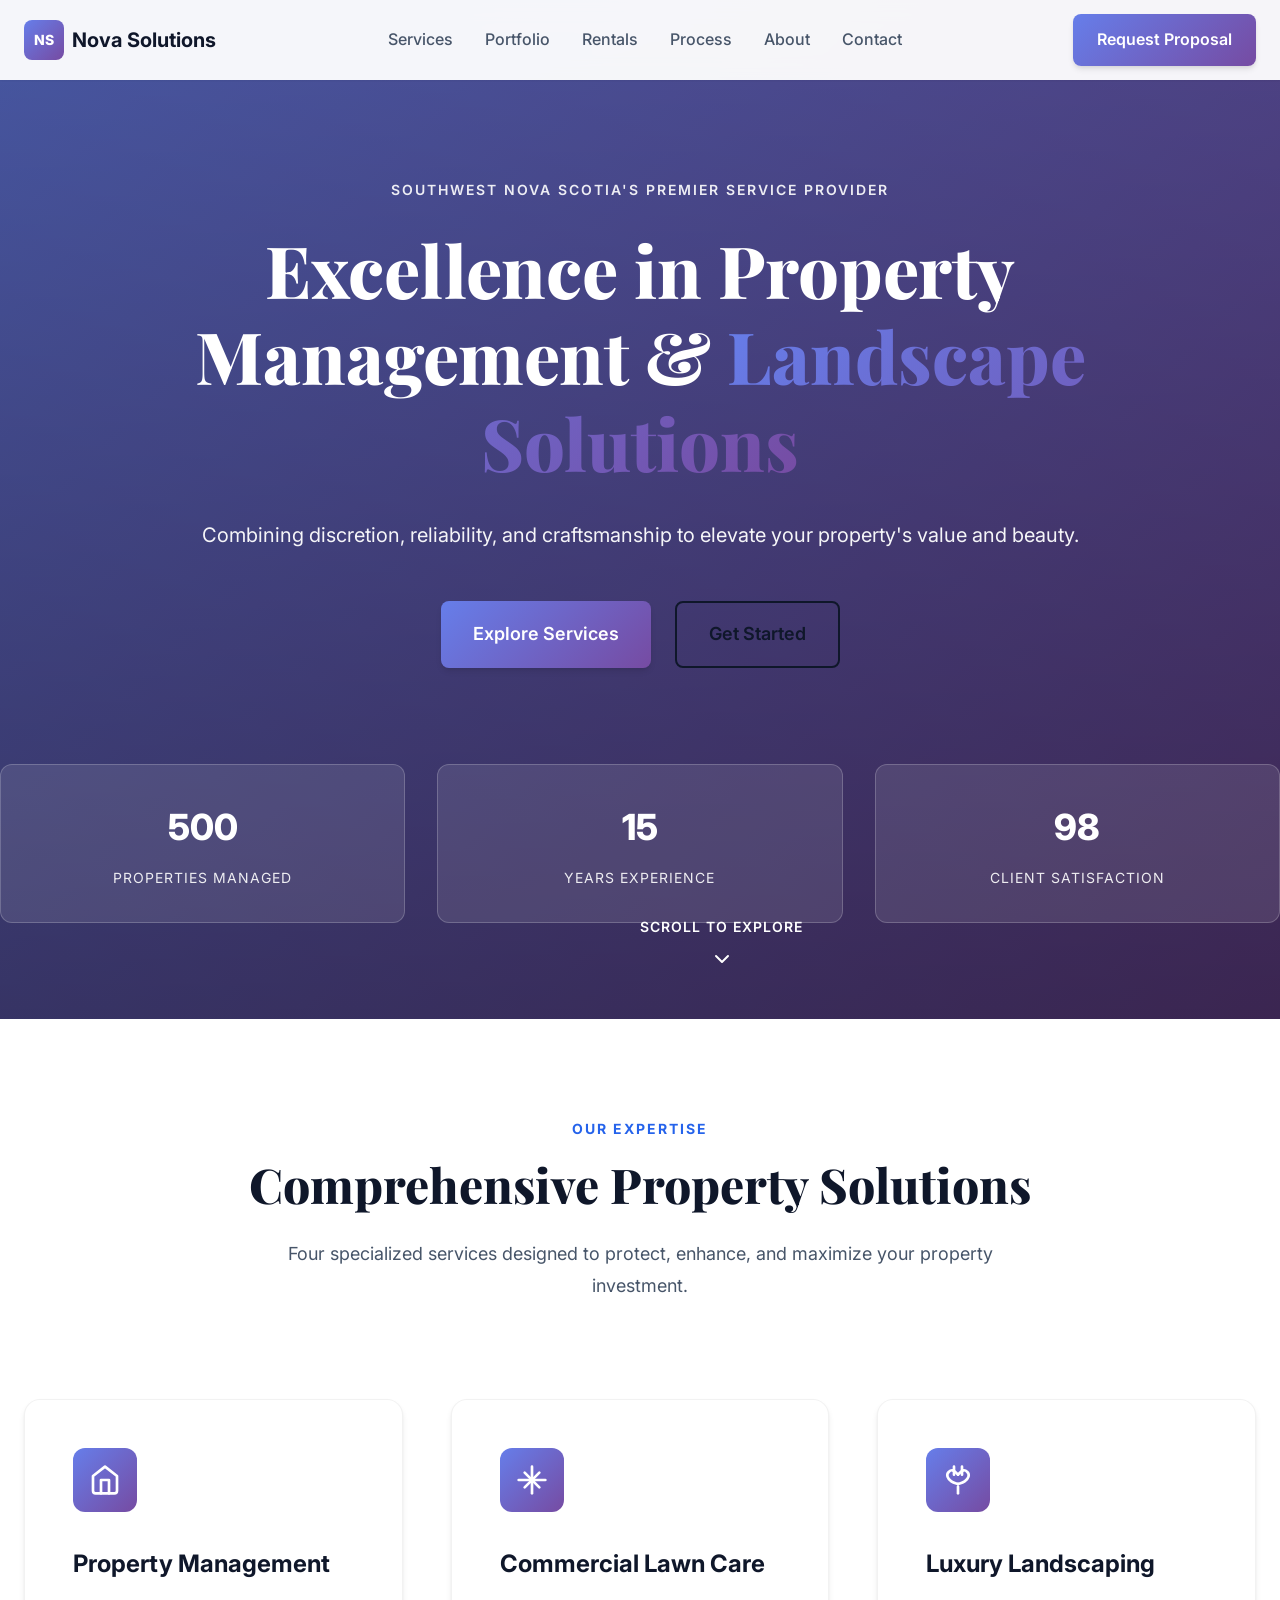
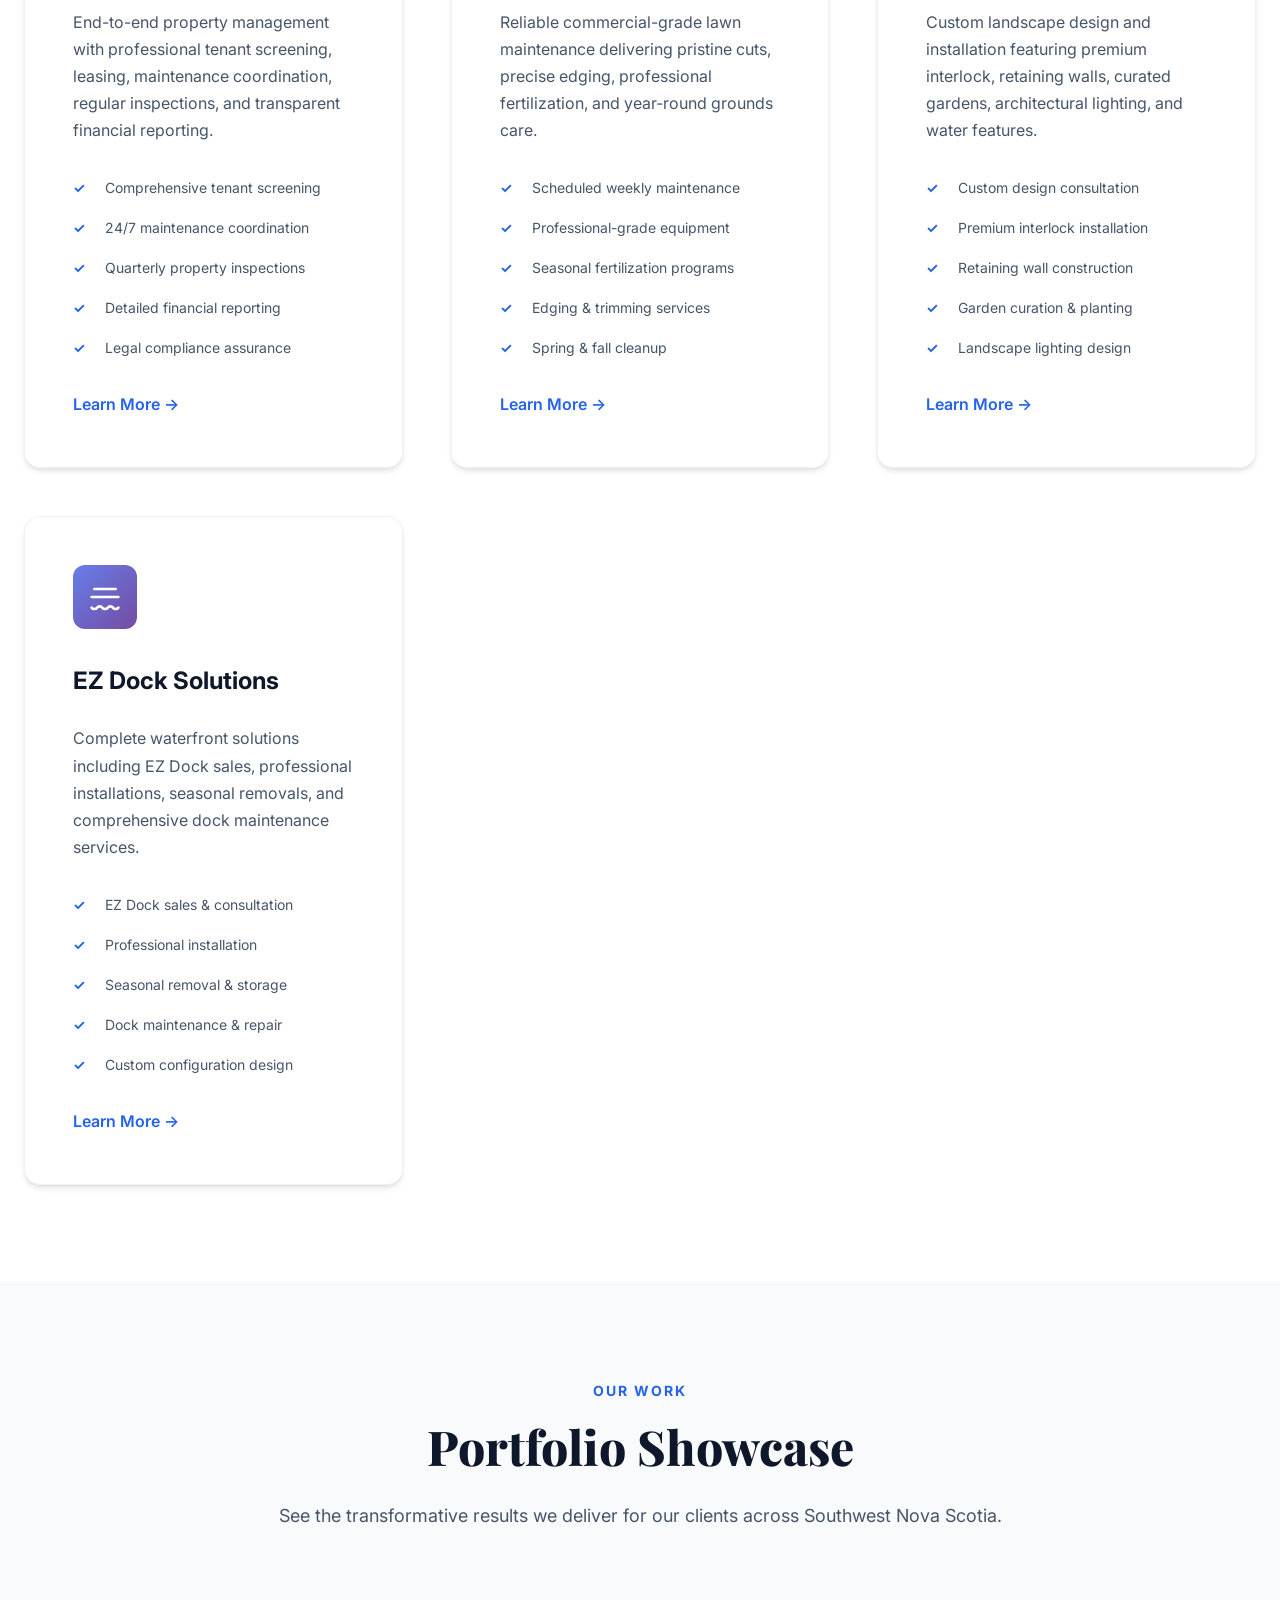
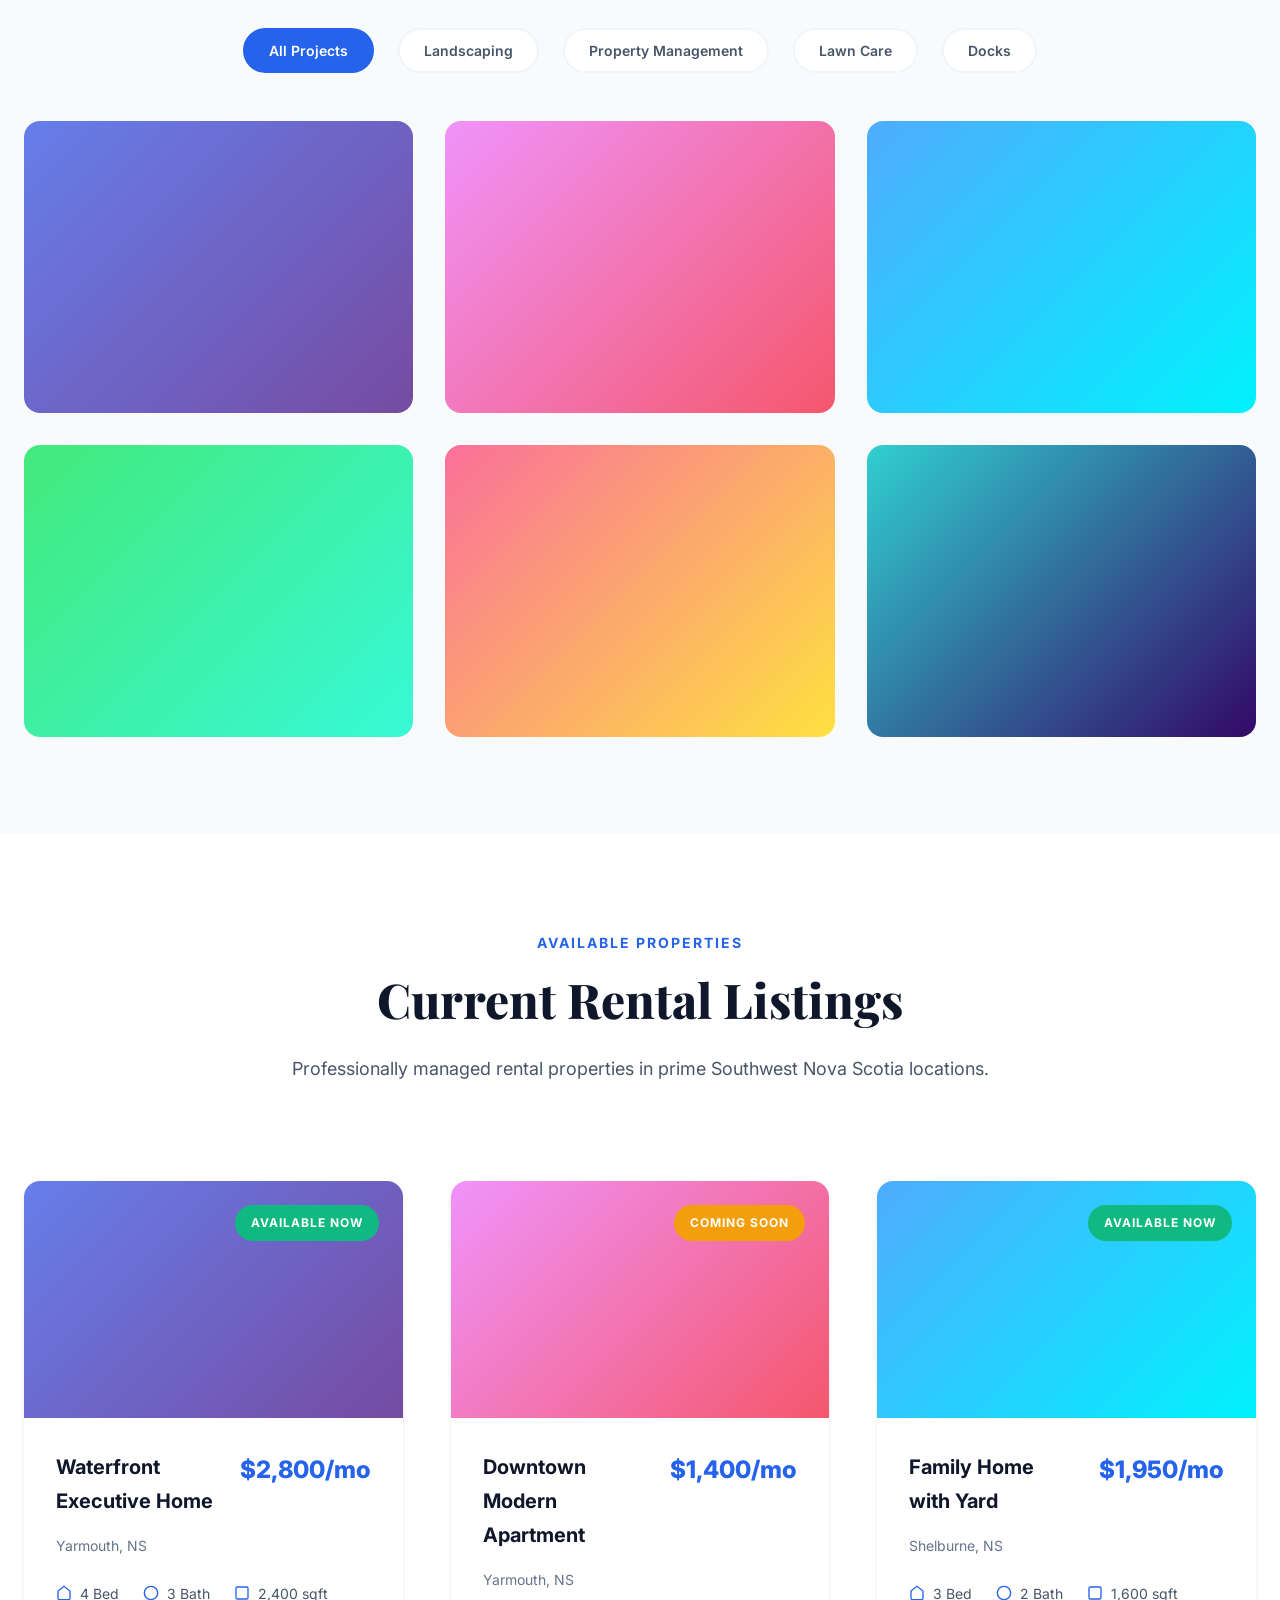
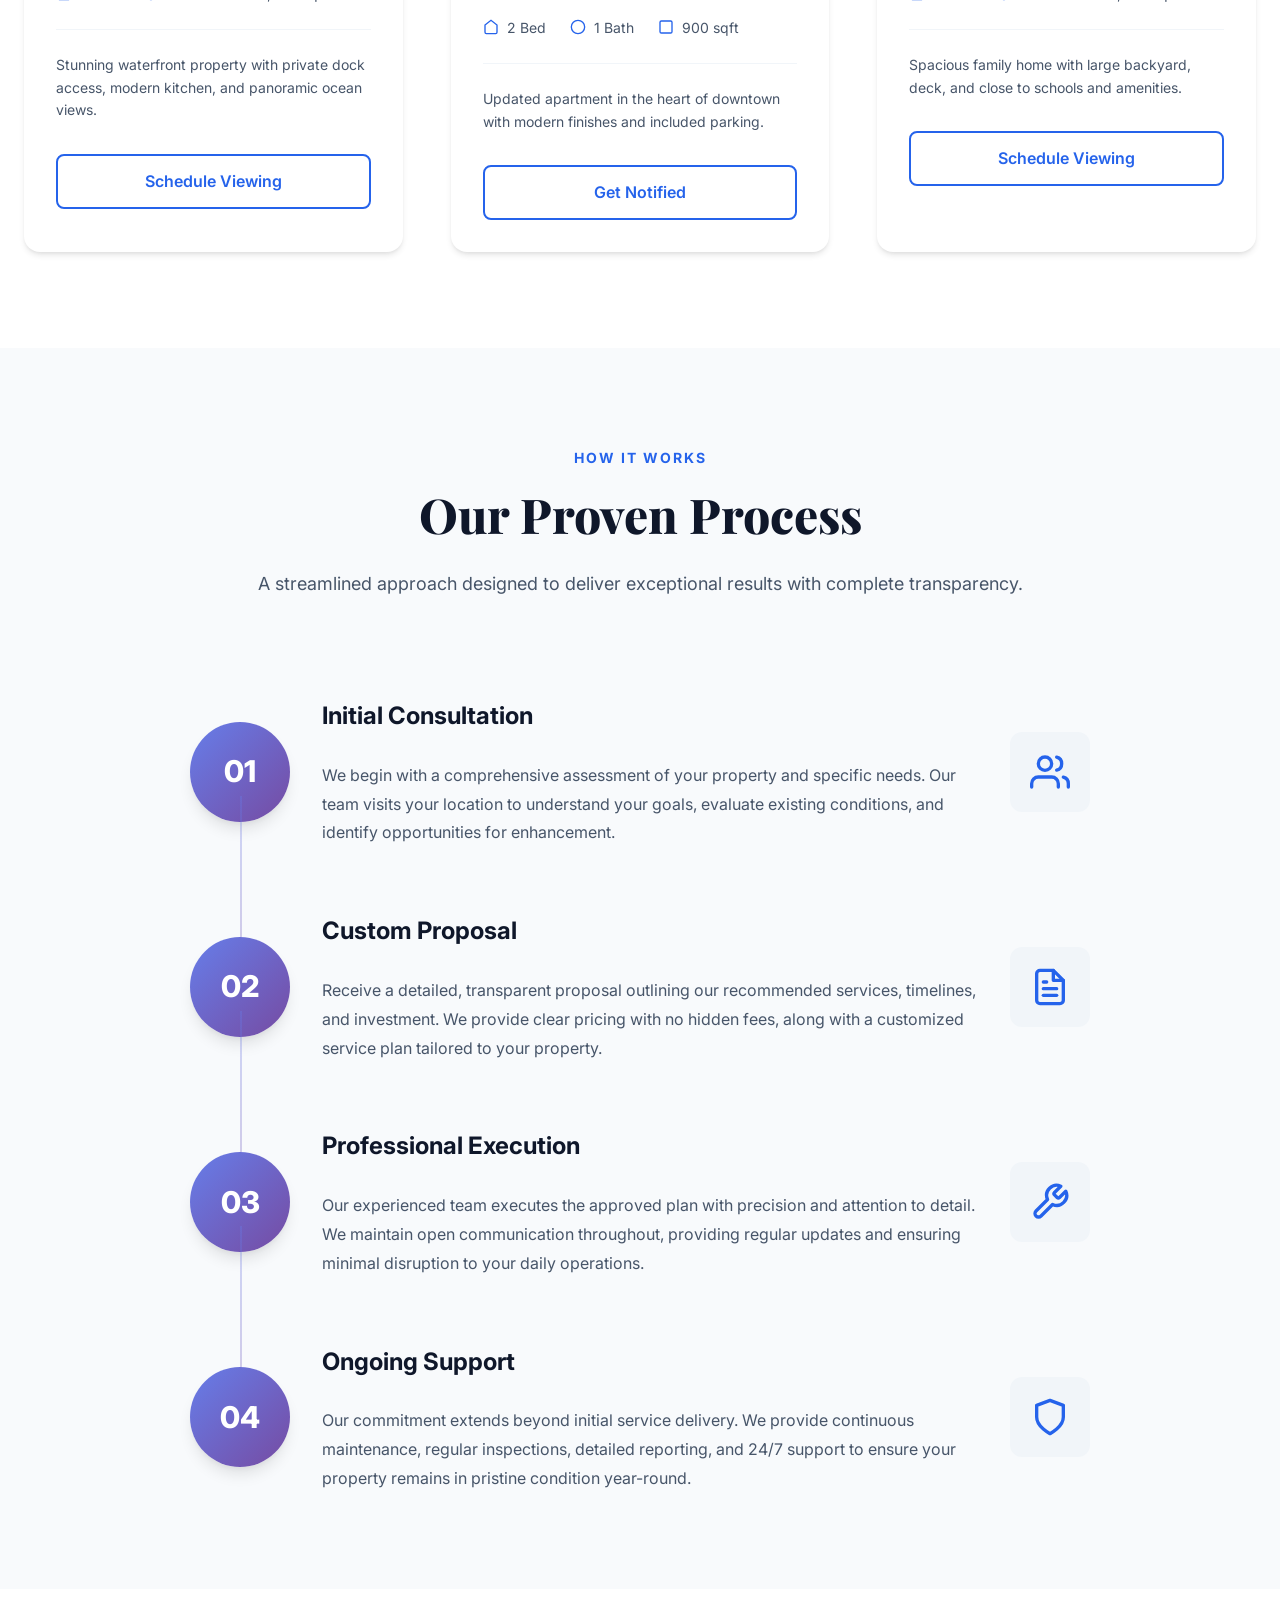
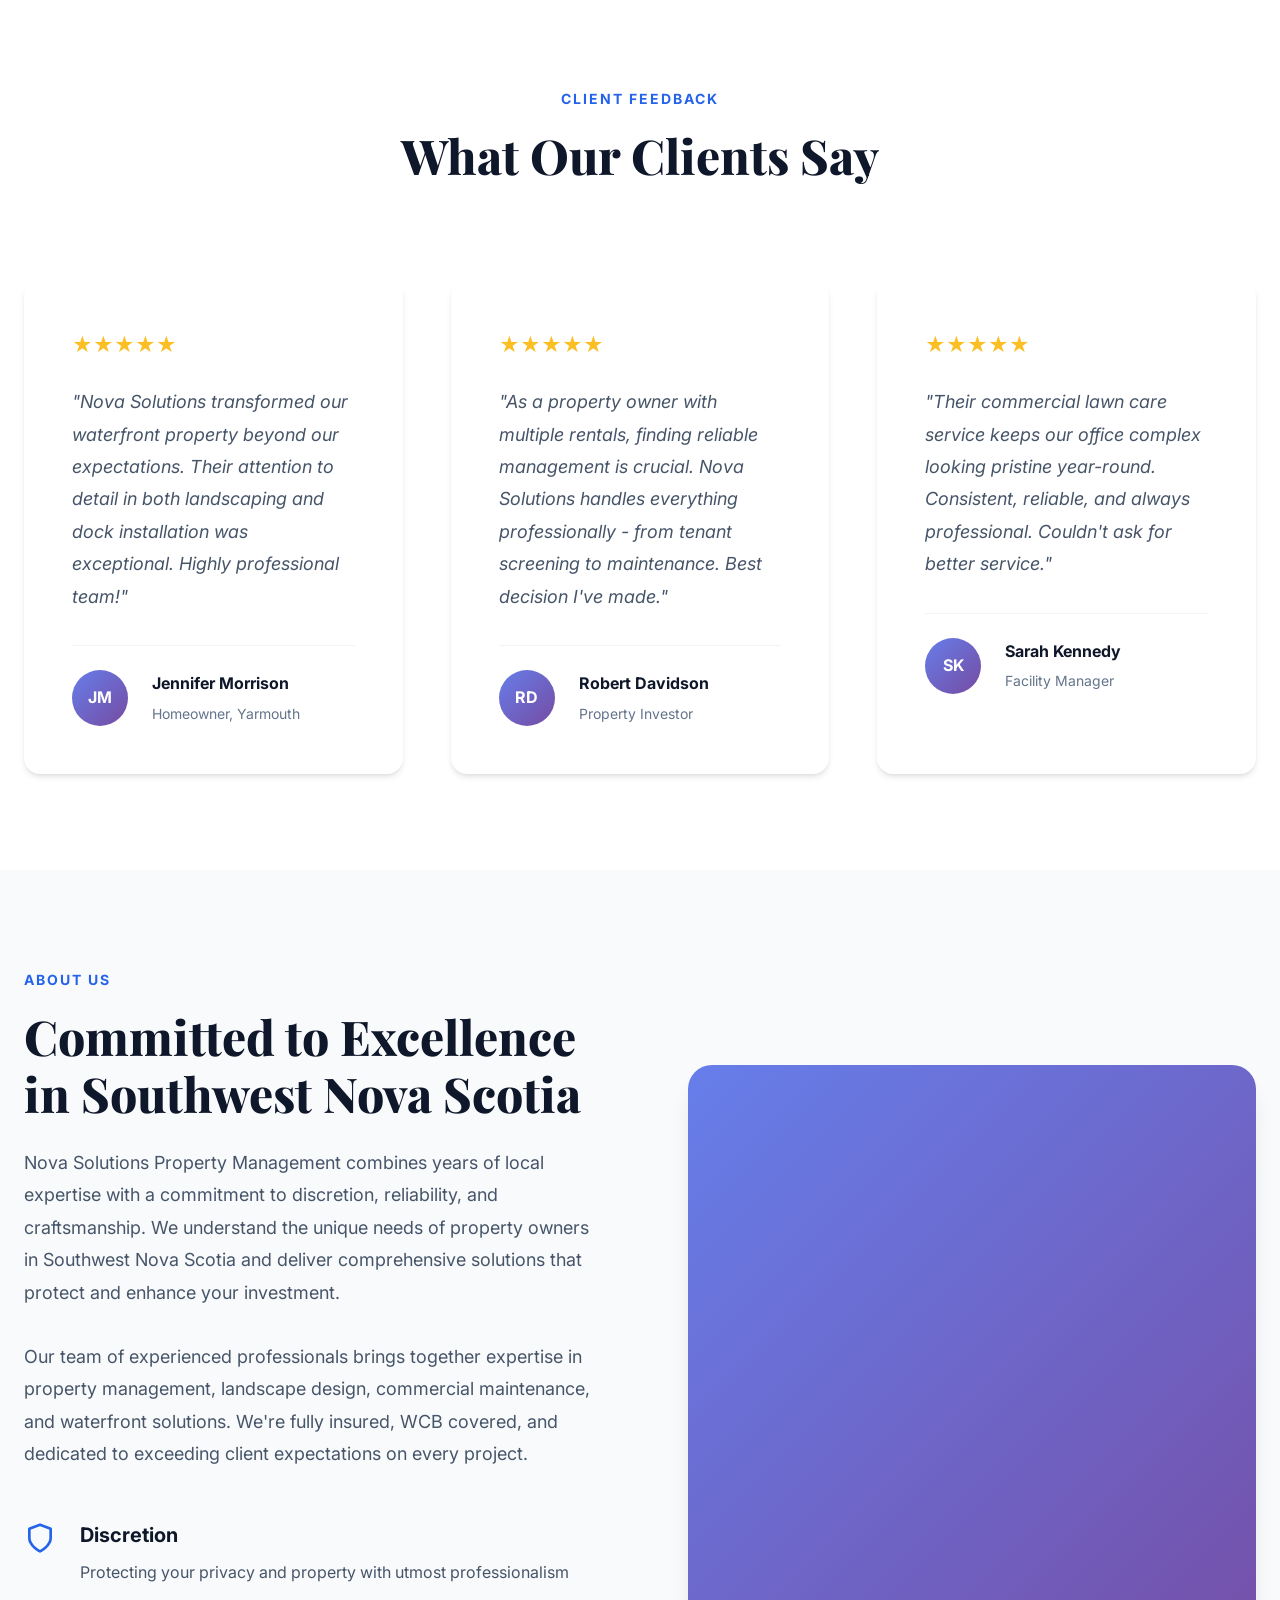
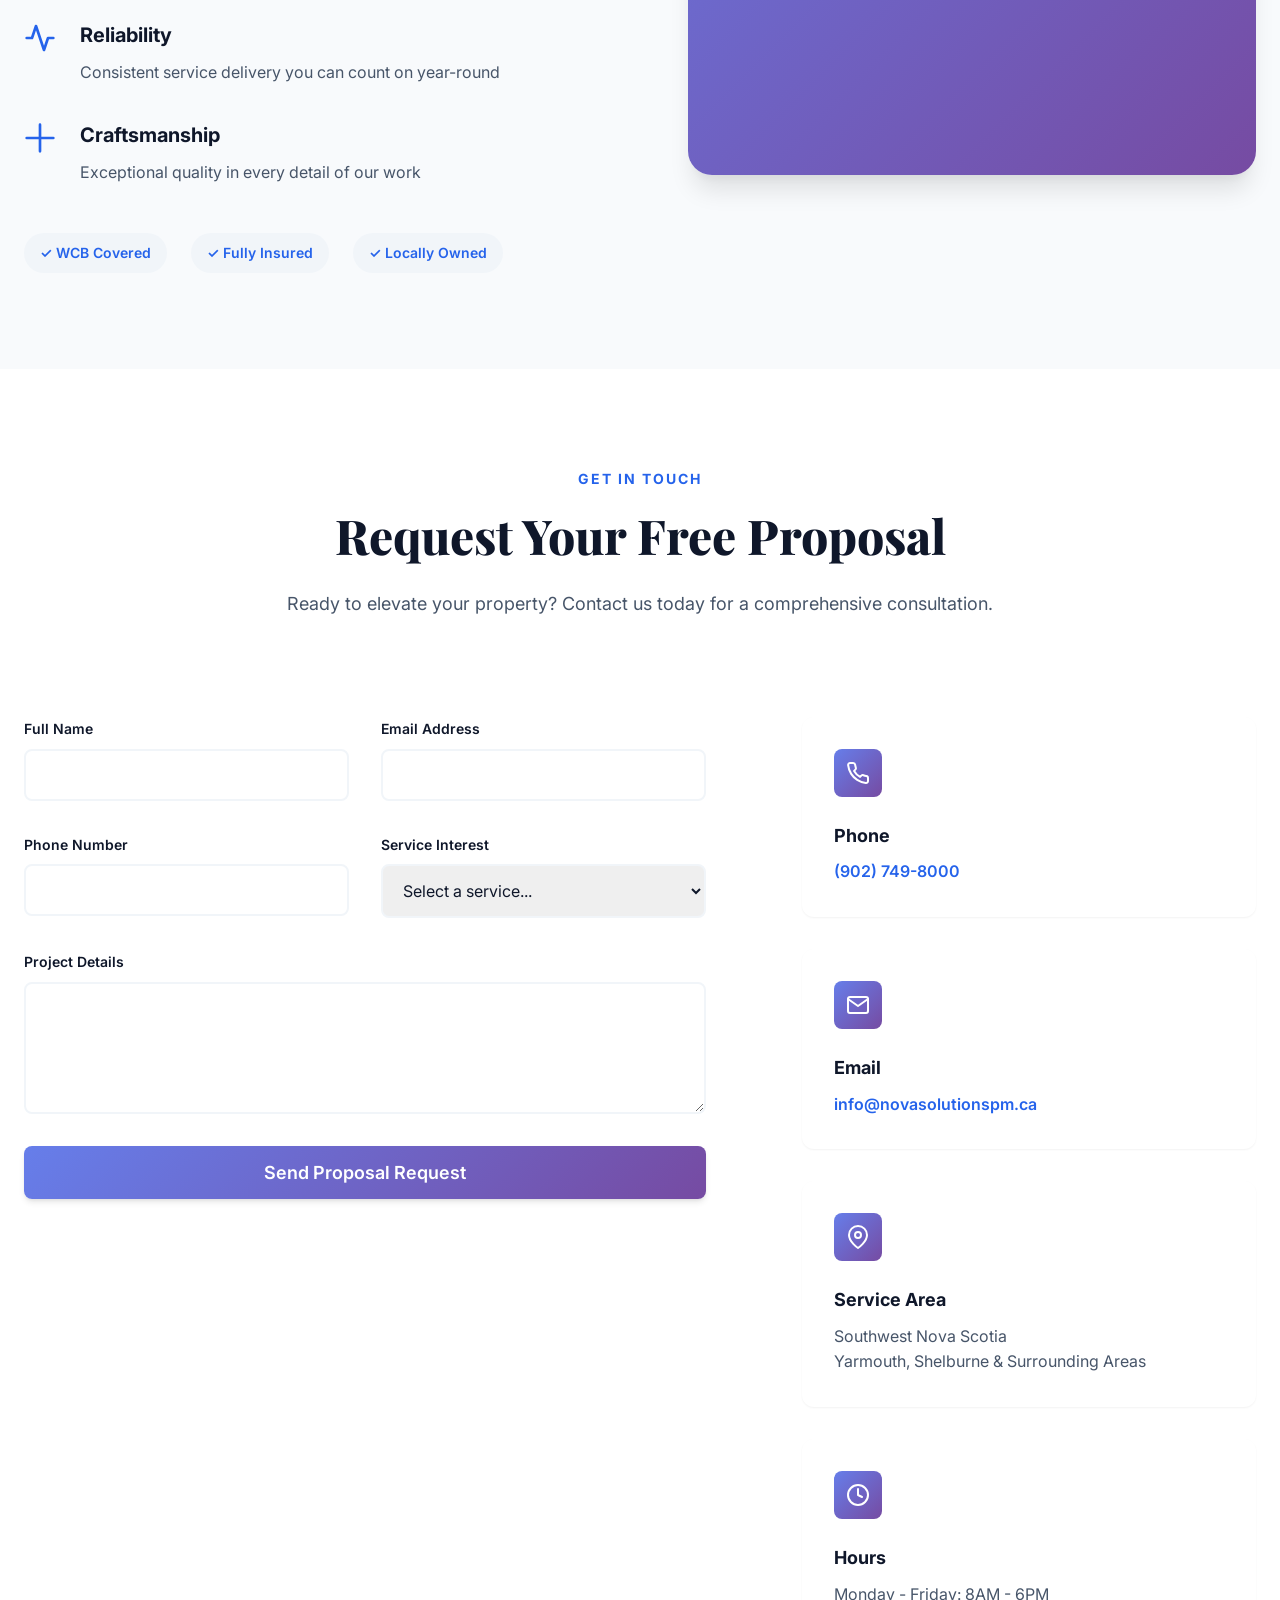
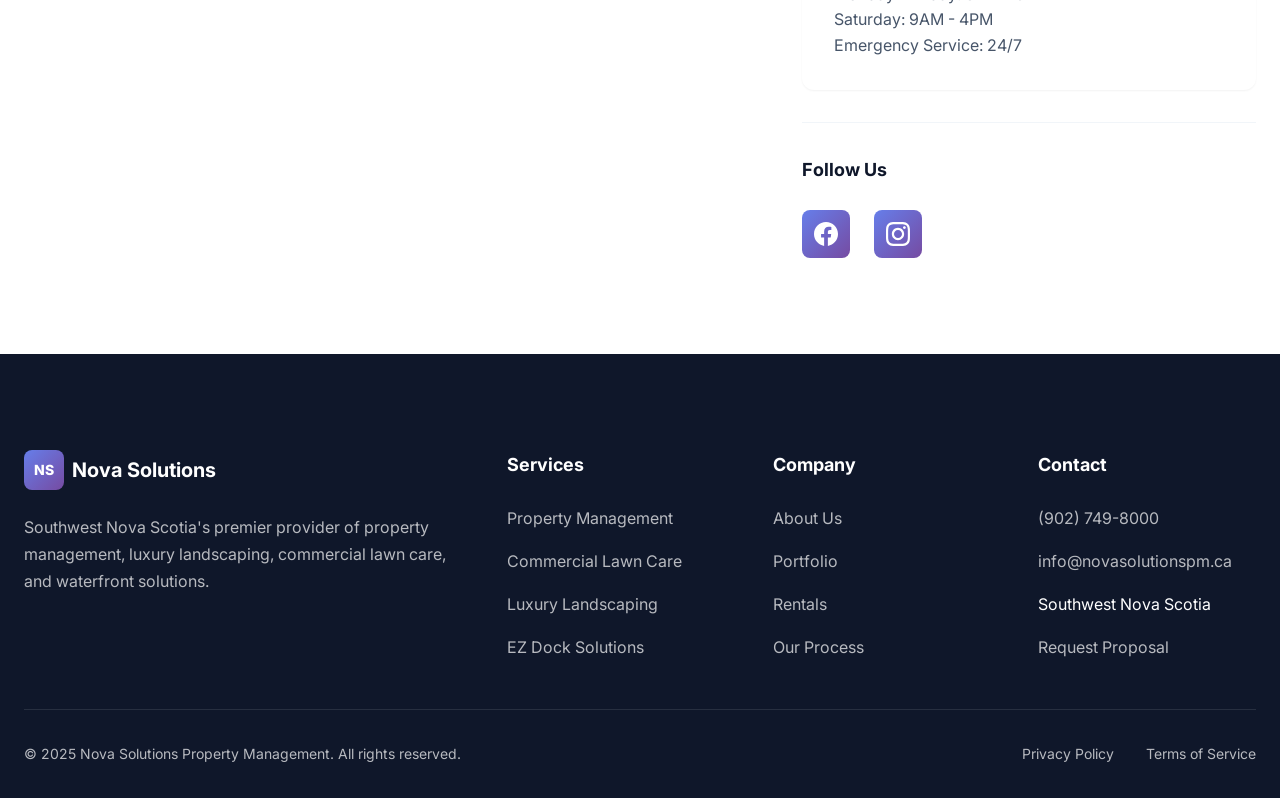
==== commit 9c01786a: "Add SEO enhancements and print optimization New Features: - Print-optimized stylesheet (css/print.cs" ====
--- a/index.html
+++ b/index.html
@@ -15,6 +15,7 @@
 
     <!-- Styles -->
     <link rel="stylesheet" href="css/styles.css">
+    <link rel="stylesheet" href="css/print.css" media="print">
 
     <!-- Favicon -->
     <link rel="icon" type="image/svg+xml" href="favicon.svg">
@@ -22,6 +23,20 @@
     <!-- PWA Manifest -->
     <link rel="manifest" href="manifest.json">
     <meta name="theme-color" content="#667eea">
+
+    <!-- Open Graph / Facebook -->
+    <meta property="og:type" content="website">
+    <meta property="og:url" content="https://novasolutionspropertymanagement.com/">
+    <meta property="og:title" content="Nova Solutions Property Management | Premier Property & Landscape Services">
+    <meta property="og:description" content="Southwest Nova Scotia's premier provider of property management, luxury landscaping, commercial lawn care, and EZ Dock solutions.">
+    <meta property="og:image" content="https://novasolutionspropertymanagement.com/favicon.svg">
+
+    <!-- Twitter -->
+    <meta property="twitter:card" content="summary_large_image">
+    <meta property="twitter:url" content="https://novasolutionspropertymanagement.com/">
+    <meta property="twitter:title" content="Nova Solutions Property Management | Premier Property & Landscape Services">
+    <meta property="twitter:description" content="Southwest Nova Scotia's premier provider of property management, luxury landscaping, commercial lawn care, and EZ Dock solutions.">
+    <meta property="twitter:image" content="https://novasolutionspropertymanagement.com/favicon.svg">
 </head>
 <body>
     <!-- Header -->
@@ -782,5 +797,6 @@
     </footer>
 
     <script src="js/main.js"></script>
+    <script src="js/structured-data.js"></script>
 </body>
 </html>
--- a/css/print.css
+++ b/css/print.css
@@ -0,0 +1,308 @@
+/* ============================================
+   Print Stylesheet
+   Optimized for printing web pages
+   ============================================ */
+
+@media print {
+    /* Reset */
+    * {
+        background: transparent !important;
+        color: #000 !important;
+        box-shadow: none !important;
+        text-shadow: none !important;
+    }
+
+    /* Page Setup */
+    @page {
+        margin: 2cm;
+        size: auto;
+    }
+
+    html, body {
+        width: 100%;
+        height: 100%;
+        font-size: 12pt;
+        line-height: 1.5;
+    }
+
+    /* Hide Non-Essential Elements */
+    header,
+    nav,
+    .nav,
+    .nav__menu,
+    .nav__toggle,
+    .nav__close,
+    .nav__actions,
+    footer,
+    .footer,
+    .hero__scroll,
+    .scroll-indicator,
+    #back-to-top,
+    #scroll-progress,
+    .btn,
+    .cta-section,
+    .hero__buttons,
+    .nav__link,
+    .social-links,
+    .filter-btn,
+    .portfolio__filters,
+    .sidebar-card .btn,
+    form,
+    .contact__form,
+    video,
+    audio,
+    iframe {
+        display: none !important;
+    }
+
+    /* Typography */
+    h1, h2, h3, h4, h5, h6 {
+        page-break-after: avoid;
+        page-break-inside: avoid;
+        font-weight: bold;
+    }
+
+    h1 {
+        font-size: 24pt;
+        margin-bottom: 12pt;
+    }
+
+    h2 {
+        font-size: 18pt;
+        margin-bottom: 10pt;
+        margin-top: 16pt;
+    }
+
+    h3 {
+        font-size: 14pt;
+        margin-bottom: 8pt;
+        margin-top: 12pt;
+    }
+
+    p, ul, ol {
+        orphans: 3;
+        widows: 3;
+        margin-bottom: 8pt;
+    }
+
+    /* Links */
+    a {
+        text-decoration: underline;
+        color: #000;
+    }
+
+    a[href]:after {
+        content: " (" attr(href) ")";
+        font-size: 10pt;
+        color: #666;
+    }
+
+    a[href^="#"]:after,
+    a[href^="javascript:"]:after,
+    a.nav__logo:after {
+        content: "";
+    }
+
+    /* Images */
+    img {
+        max-width: 100% !important;
+        page-break-inside: avoid;
+    }
+
+    /* Tables */
+    table {
+        border-collapse: collapse;
+        width: 100%;
+        page-break-inside: avoid;
+    }
+
+    thead {
+        display: table-header-group;
+    }
+
+    tr, td, th {
+        page-break-inside: avoid;
+    }
+
+    th {
+        font-weight: bold;
+        border-bottom: 2pt solid #000;
+    }
+
+    td {
+        border-bottom: 1pt solid #ccc;
+    }
+
+    /* Layout */
+    .container {
+        width: 100%;
+        max-width: 100%;
+        padding: 0;
+    }
+
+    .section {
+        padding: 12pt 0;
+    }
+
+    /* Service Cards */
+    .service-card,
+    .rental-card,
+    .portfolio-item,
+    .testimonial-card {
+        page-break-inside: avoid;
+        border: 1pt solid #ccc;
+        padding: 12pt;
+        margin-bottom: 12pt;
+    }
+
+    /* Feature Details */
+    .feature-detail {
+        page-break-inside: avoid;
+        margin-bottom: 12pt;
+        padding: 8pt;
+        border-left: 2pt solid #000;
+    }
+
+    .feature-detail__icon {
+        display: none;
+    }
+
+    /* Lists */
+    ul, ol {
+        margin-left: 20pt;
+    }
+
+    li {
+        margin-bottom: 4pt;
+    }
+
+    /* FAQ Items */
+    .faq-item {
+        page-break-inside: avoid;
+        margin-bottom: 12pt;
+        border: 1pt solid #ccc;
+        padding: 8pt;
+    }
+
+    .faq-answer {
+        max-height: none !important;
+        overflow: visible !important;
+    }
+
+    .faq-icon {
+        display: none;
+    }
+
+    /* Stats and Metrics */
+    .stat,
+    .benefit-card {
+        page-break-inside: avoid;
+        border: 1pt solid #ccc;
+        padding: 8pt;
+        margin-bottom: 8pt;
+    }
+
+    /* Process Steps */
+    .process-step {
+        page-break-inside: avoid;
+        margin-bottom: 12pt;
+        padding-bottom: 12pt;
+        border-bottom: 1pt solid #ccc;
+    }
+
+    .process-step:last-child {
+        border-bottom: none;
+    }
+
+    .process-step::after {
+        display: none;
+    }
+
+    /* Grids */
+    .services__grid,
+    .portfolio__grid,
+    .rentals__grid,
+    .benefits-grid {
+        display: block;
+    }
+
+    .services__grid > *,
+    .portfolio__grid > *,
+    .rentals__grid > *,
+    .benefits-grid > * {
+        margin-bottom: 12pt;
+        page-break-inside: avoid;
+    }
+
+    /* Headers */
+    .page-hero,
+    .hero {
+        background: none !important;
+        padding: 0 !important;
+        min-height: auto !important;
+    }
+
+    .page-hero__background,
+    .hero__background,
+    .page-hero__overlay,
+    .hero__overlay {
+        display: none !important;
+    }
+
+    .page-hero__content,
+    .hero__content {
+        color: #000 !important;
+    }
+
+    /* Logo */
+    .logo__icon {
+        border: 1pt solid #000;
+        padding: 4pt;
+    }
+
+    /* Print-Specific Additions */
+    .hero__title:before,
+    .page-hero__title:before {
+        content: "Nova Solutions Property Management - ";
+        font-weight: normal;
+        font-size: 0.6em;
+    }
+
+    /* Page Breaks */
+    .section {
+        page-break-before: auto;
+    }
+
+    h1, h2, h3 {
+        page-break-after: avoid;
+    }
+
+    /* Blockquotes and Code */
+    blockquote, pre {
+        border: 1pt solid #999;
+        padding: 8pt;
+        page-break-inside: avoid;
+    }
+
+    /* Abbreviations */
+    abbr[title]:after {
+        content: " (" attr(title) ")";
+    }
+
+    /* Sidebars */
+    .sidebar-card {
+        border: 1pt solid #ccc;
+        padding: 8pt;
+        margin-bottom: 12pt;
+        page-break-inside: avoid;
+    }
+
+    .service-detail__content {
+        display: block;
+    }
+
+    .service-detail__main,
+    .service-detail__sidebar {
+        width: 100%;
+    }
+}
